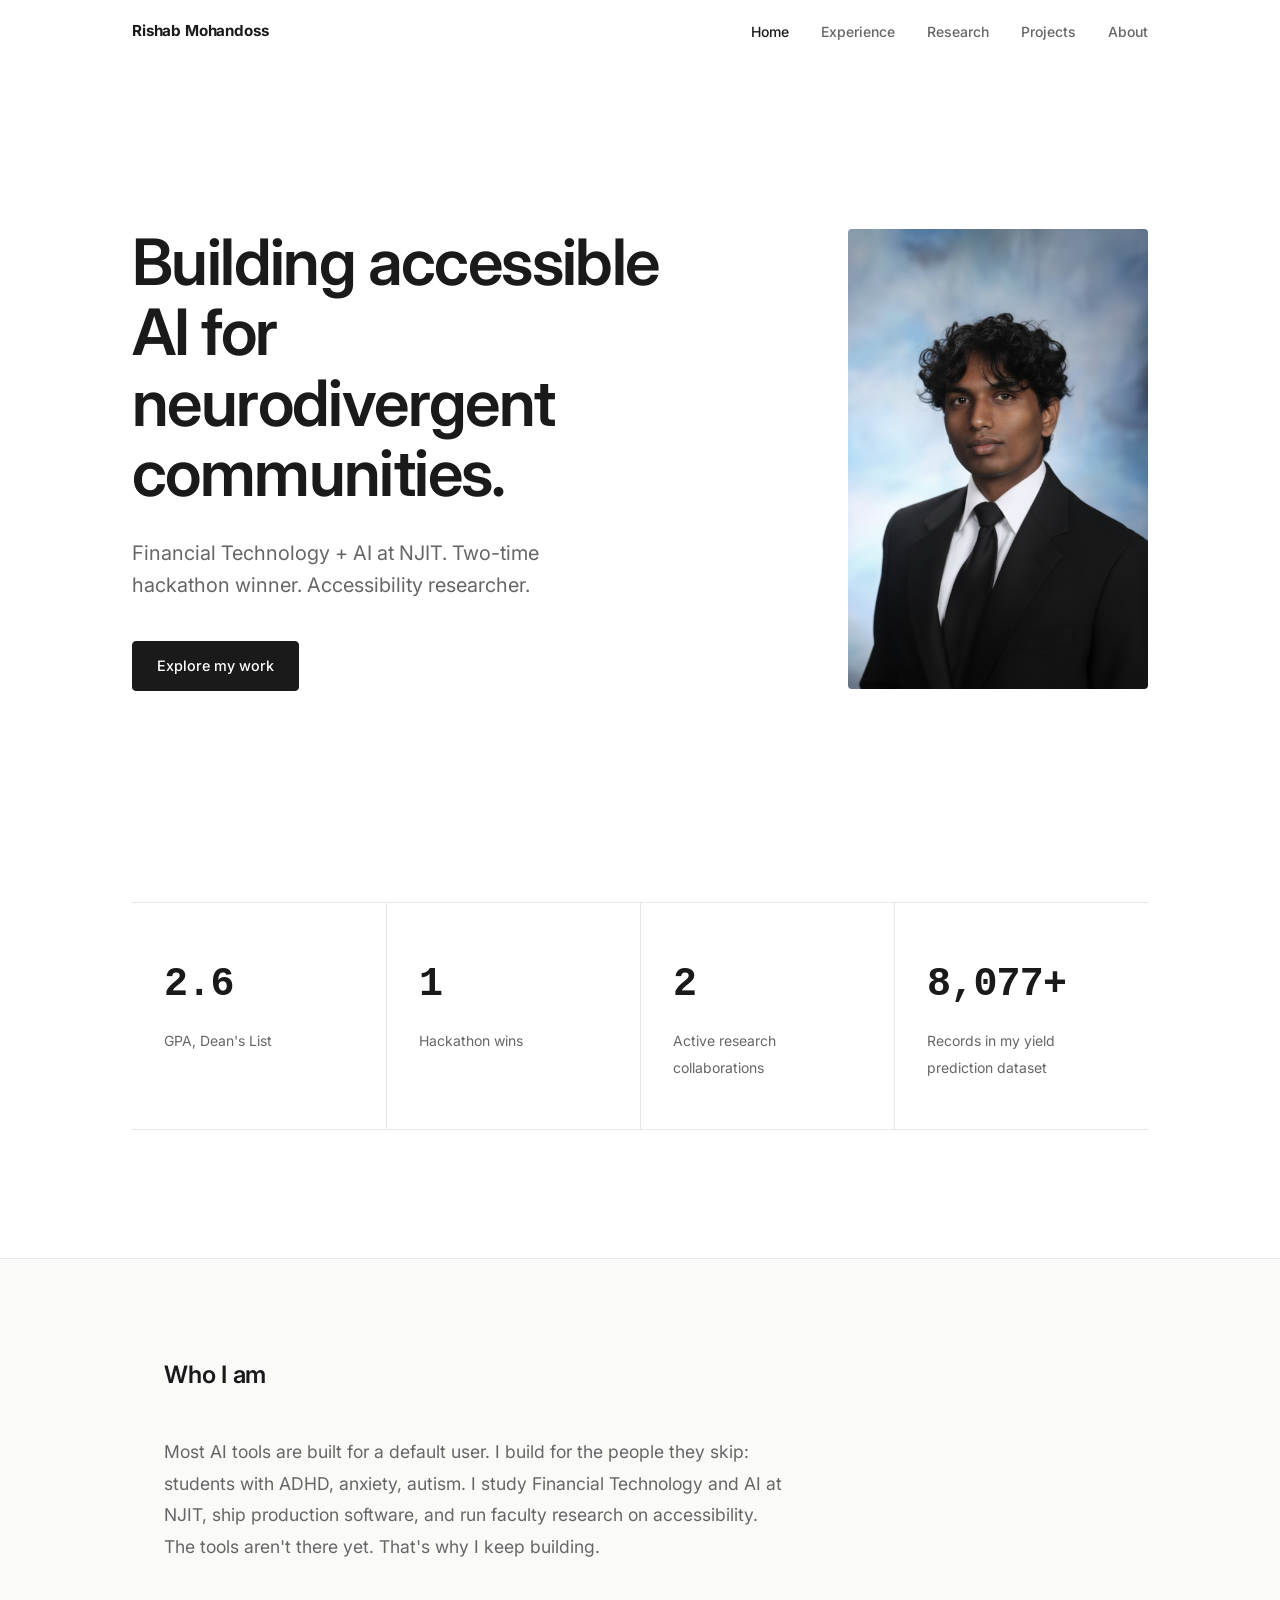
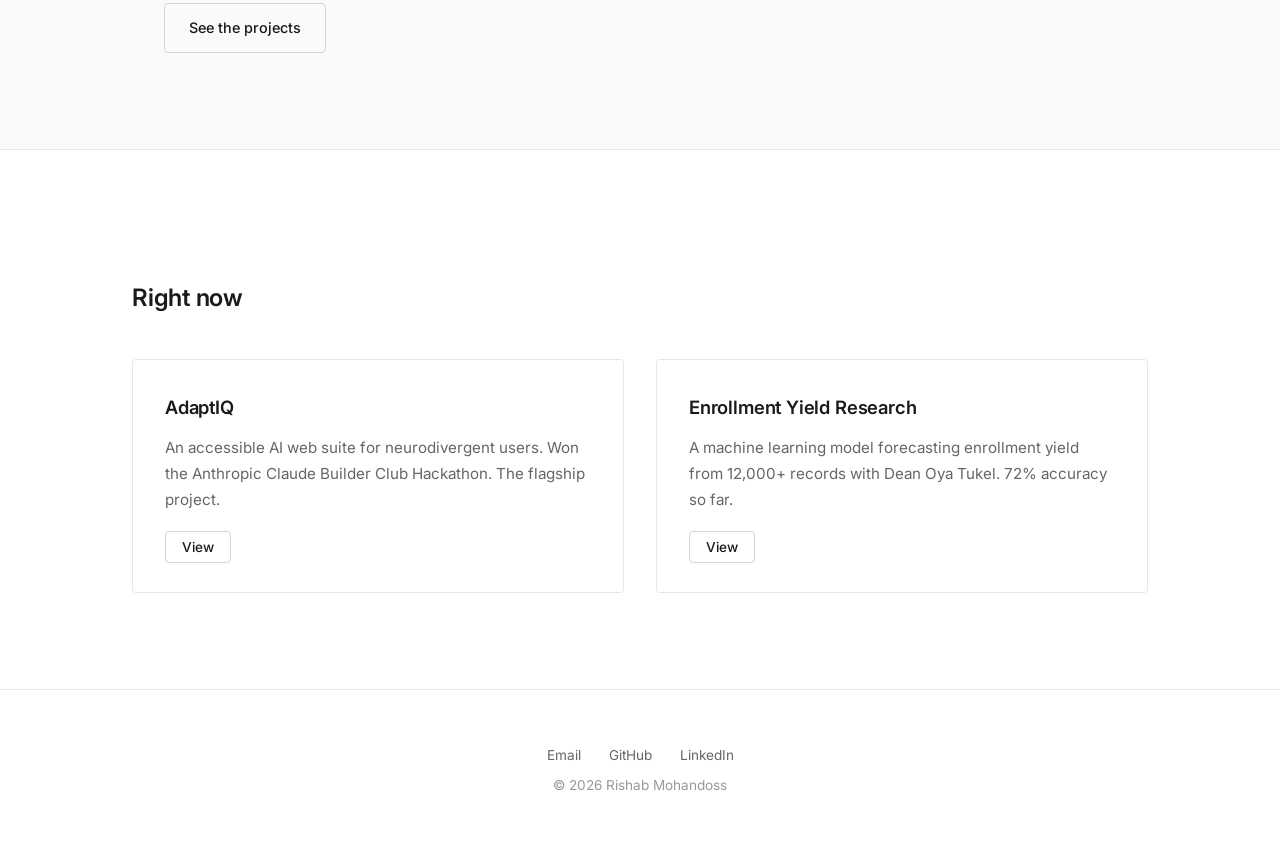
==== index.html @ 0af3aa55 "Redesign v2: monochromatic light theme, Apple/Stripe-style minimalism - White background, single cha" ====
<!DOCTYPE html>
<html lang="en">
<head>
  <meta charset="UTF-8">
  <meta name="viewport" content="width=device-width, initial-scale=1.0">
  <title>Rishab Mohandoss</title>
  <meta name="description" content="Rishab Mohandoss builds accessible AI for neurodivergent communities. Financial Technology + AI at NJIT. Two-time hackathon winner.">
  <link rel="stylesheet" href="css/style.css">
</head>
<body>

  <header class="site-header" id="siteHeader">
    <nav aria-label="Main navigation">
      <a class="brand" href="index.html">Rishab Mohandoss</a>
      <button class="nav-toggle" id="navToggle" aria-expanded="false" aria-controls="navMenu" aria-label="Toggle navigation menu">
        <span></span><span></span><span></span>
      </button>
      <ul class="nav-menu" id="navMenu">
        <li><a href="index.html" class="active" aria-current="page">Home</a></li>
        <li><a href="experience.html">Experience</a></li>
        <li><a href="research.html">Research</a></li>
        <li><a href="projects.html">Projects</a></li>
        <li><a href="about.html">About</a></li>
      </ul>
    </nav>
  </header>

  <main>

    <section class="hero">
      <div class="hero-grid">
        <div>
          <h1>Building accessible AI for neurodivergent communities.</h1>
          <p class="hero-sub">Financial Technology + AI at NJIT. Two-time hackathon winner. Accessibility researcher.</p>
          <a href="experience.html" class="btn btn-primary">Explore my work</a>
        </div>
        <img src="assets/headshot.png" alt="Rishab Mohandoss" class="hero-photo">
      </div>
    </section>

    <section class="reveal" aria-label="Key stats">
      <div class="stats">
        <div class="stat">
          <span class="stat-number" data-target="3.8" data-decimals="1">0</span>
          <span class="stat-label">GPA, Dean's List</span>
        </div>
        <div class="stat">
          <span class="stat-number" data-target="2">0</span>
          <span class="stat-label">Hackathon wins</span>
        </div>
        <div class="stat">
          <span class="stat-number" data-target="3">0</span>
          <span class="stat-label">Active research collaborations</span>
        </div>
        <div class="stat">
          <span class="stat-number" data-target="12000" data-suffix="+">0</span>
          <span class="stat-label">Records in my yield prediction dataset</span>
        </div>
      </div>
    </section>

    <section class="band reveal">
      <h2 class="section-heading">Who I am</h2>
      <div class="prose">
        <p>
          Most AI tools are built for a default user. I build for the people they skip: students with ADHD,
          anxiety, autism. I study Financial Technology and AI at NJIT, ship production software, and run
          faculty research on accessibility. The tools aren't there yet. That's why I keep building.
        </p>
      </div>
      <div style="margin-top: 2.5rem;">
        <a href="projects.html" class="btn btn-ghost">See the projects</a>
      </div>
    </section>

    <section class="reveal">
      <h2 class="section-heading">Right now</h2>
      <div class="card-grid">
        <article class="card">
          <h3>AdaptIQ</h3>
          <p>An accessible AI web suite for neurodivergent users. Won the Anthropic Claude Builder Club Hackathon. The flagship project.</p>
          <a href="projects.html" class="card-link secondary">View</a>
        </article>
        <article class="card">
          <h3>Enrollment Yield Research</h3>
          <p>A machine learning model forecasting enrollment yield from 12,000+ records with Dean Oya Tukel. 72% accuracy so far.</p>
          <a href="research.html" class="card-link secondary">View</a>
        </article>
      </div>
    </section>

  </main>

  <footer>
    <p>
      <a href="mailto:rm2289@njit.edu">Email</a>
      <a href="https://github.com/rishabmohandoss" target="_blank" rel="noopener">GitHub</a>
      <a href="https://www.linkedin.com/in/rishab-mohandoss" target="_blank" rel="noopener">LinkedIn</a>
    </p>
    <p>© 2026 Rishab Mohandoss</p>
  </footer>

  <script src="js/animations.js"></script>
</body>
</html>
---- css/style.css ----
/* ───────────────────────────────────────────
   Rishab Mohandoss — Portfolio
   Monochromatic, light, minimal.
   One accent: charcoal. Air is design.
   ─────────────────────────────────────────── */

@import url('https://fonts.googleapis.com/css2?family=Inter:wght@400;500;600;700&display=swap');

:root {
  --bg: #ffffff;
  --bg-soft: #fafaf9;
  --text: #1a1a1a;
  --text-secondary: #666666;
  --text-tertiary: #999999;
  --border: #e5e7eb;
  --border-dark: #d1d5db;
  --accent: #1a1a1a;
  --font-body: 'Inter', -apple-system, BlinkMacSystemFont, 'Segoe UI', sans-serif;
  --font-mono: ui-monospace, 'SF Mono', 'Menlo', 'Courier New', monospace;
  --ease: cubic-bezier(0.4, 0, 0.2, 1);
}

*, *::before, *::after { box-sizing: border-box; }

html { scroll-behavior: smooth; }

body {
  margin: 0;
  background: var(--bg);
  color: var(--text);
  font-family: var(--font-body);
  font-size: 1rem;
  line-height: 1.7;
  -webkit-font-smoothing: antialiased;
}

img { max-width: 100%; height: auto; display: block; }

a { color: var(--text); }

:focus-visible {
  outline: 2px solid var(--accent);
  outline-offset: 3px;
}

/* ── Header / nav ── */
.site-header {
  position: fixed;
  top: 0; left: 0; right: 0;
  z-index: 100;
  background: rgba(255, 255, 255, 0.9);
  backdrop-filter: blur(12px);
  -webkit-backdrop-filter: blur(12px);
  border-bottom: 1px solid transparent;
  transition: border-color 200ms ease;
}
.site-header.scrolled { border-bottom-color: var(--border); }

.site-header nav {
  max-width: 1080px;
  margin: 0 auto;
  padding: 1.1rem 2rem;
  display: flex;
  align-items: center;
  justify-content: space-between;
}

.brand {
  font-weight: 700;
  font-size: 0.95rem;
  letter-spacing: -0.01em;
  color: var(--text);
  text-decoration: none;
}

.nav-menu {
  list-style: none;
  display: flex;
  gap: 2rem;
  margin: 0;
  padding: 0;
}
.nav-menu a {
  color: var(--text-secondary);
  text-decoration: none;
  font-size: 0.875rem;
  font-weight: 500;
  transition: color 200ms ease;
}
.nav-menu a:hover { color: var(--text); }
.nav-menu a.active { color: var(--text); }

.nav-toggle {
  display: none;
  background: none;
  border: 1px solid var(--border);
  border-radius: 4px;
  padding: 0.45rem 0.6rem;
  cursor: pointer;
}
.nav-toggle span {
  display: block;
  width: 18px;
  height: 2px;
  background: var(--text);
  margin: 4px 0;
}

/* ── Layout ── */
main {
  max-width: 1080px;
  margin: 0 auto;
  padding: 9rem 2rem 6rem;
}

section { margin-bottom: 8rem; }
section:last-child { margin-bottom: 0; }

.page-title {
  font-size: clamp(2.4rem, 5vw, 3.5rem);
  font-weight: 600;
  line-height: 1.1;
  letter-spacing: -0.02em;
  margin: 0 0 1.25rem;
}
.page-intro {
  color: var(--text-secondary);
  font-size: 1.15rem;
  max-width: 600px;
  margin: 0 0 6rem;
}

.section-heading {
  font-size: 1.5rem;
  font-weight: 600;
  letter-spacing: -0.01em;
  margin: 0 0 2.5rem;
}

/* ── Hero ── */
.hero {
  min-height: 70vh;
  display: flex;
  align-items: center;
}
.hero-grid {
  display: grid;
  grid-template-columns: 1.5fr 1fr;
  gap: 5rem;
  align-items: center;
  width: 100%;
}
.hero h1 {
  font-size: clamp(2.4rem, 5.5vw, 4rem);
  font-weight: 600;
  line-height: 1.1;
  letter-spacing: -0.025em;
  margin: 0 0 1.75rem;
}
.hero-sub {
  font-size: 1.25rem;
  color: var(--text-secondary);
  line-height: 1.6;
  margin: 0 0 2.5rem;
  max-width: 480px;
}
.hero-photo {
  width: min(300px, 70vw);
  border-radius: 4px;
  justify-self: end;
  filter: grayscale(20%);
}

/* ── Buttons ── */
.btn {
  display: inline-block;
  padding: 0.75rem 1.5rem;
  font-size: 0.9rem;
  font-weight: 500;
  text-decoration: none;
  border-radius: 4px;
  transition: background 200ms ease, border-color 200ms ease;
}
.btn-primary {
  background: var(--accent);
  color: #ffffff;
  border: 1px solid var(--accent);
}
.btn-primary:hover { background: #000000; }
.btn-ghost {
  background: transparent;
  color: var(--text);
  border: 1px solid var(--border-dark);
}
.btn-ghost:hover {
  background: rgba(0, 0, 0, 0.02);
  border-color: var(--text-tertiary);
}

/* ── Stats ── */
.stats {
  display: grid;
  grid-template-columns: repeat(4, 1fr);
  border-top: 1px solid var(--border);
  border-bottom: 1px solid var(--border);
}
.stat {
  padding: 3rem 2rem;
  text-align: left;
}
.stat + .stat { border-left: 1px solid var(--border); }
.stat-number {
  display: block;
  font-family: var(--font-mono);
  font-size: 2.5rem;
  font-weight: 700;
  letter-spacing: -0.02em;
  margin-bottom: 0.5rem;
}
.stat-label {
  font-size: 0.875rem;
  color: var(--text-secondary);
}

/* ── Soft section (light gray band) ── */
.band {
  background: var(--bg-soft);
  border-top: 1px solid var(--border);
  border-bottom: 1px solid var(--border);
  margin-left: calc(50% - 50vw);
  margin-right: calc(50% - 50vw);
  padding: 6rem calc(50vw - 50% + 2rem);
}

.prose {
  max-width: 620px;
  color: var(--text-secondary);
  font-size: 1.1rem;
  line-height: 1.8;
}
.prose p { margin: 0 0 1.5rem; }
.prose p:last-child { margin-bottom: 0; }
.prose strong { color: var(--text); font-weight: 600; }

/* ── Cards ── */
.card {
  background: var(--bg);
  border: 1px solid var(--border);
  border-radius: 4px;
  padding: 2rem;
  transition: border-color 200ms ease, background 200ms ease;
}
.card:hover {
  border-color: var(--border-dark);
  background: rgba(0, 0, 0, 0.02);
}
.card h3 {
  font-size: 1.15rem;
  font-weight: 600;
  letter-spacing: -0.01em;
  margin: 0 0 0.75rem;
}
.card p {
  color: var(--text-secondary);
  font-size: 0.95rem;
  margin: 0 0 1.25rem;
}
.card ul {
  color: var(--text-secondary);
  font-size: 0.92rem;
  padding-left: 1.2rem;
  margin: 0 0 1.25rem;
}
.card li { margin-bottom: 0.5rem; }

.card-grid {
  display: grid;
  grid-template-columns: repeat(2, 1fr);
  gap: 2rem;
}
.card-grid-3 { grid-template-columns: repeat(3, 1fr); }
.card-grid .span-2 { grid-column: span 2; }

.card-meta {
  display: flex;
  justify-content: space-between;
  align-items: baseline;
  gap: 1rem;
  flex-wrap: wrap;
  margin-bottom: 1rem;
}
.card-meta .role {
  color: var(--text-tertiary);
  font-size: 0.85rem;
}

/* ── Tags & badges ── */
.tags {
  display: flex;
  flex-wrap: wrap;
  gap: 0.5rem;
}
.tag {
  font-size: 0.75rem;
  font-weight: 500;
  color: var(--text-secondary);
  padding: 0.25rem 0.7rem;
  border: 1px solid var(--border);
  border-radius: 4px;
}
.badge {
  display: inline-block;
  font-size: 0.75rem;
  font-weight: 600;
  color: var(--text);
  border: 1px solid var(--border-dark);
  border-radius: 4px;
  padding: 0.3rem 0.7rem;
  margin: 0 0.5rem 1rem 0;
}

.card-links {
  display: flex;
  gap: 0.75rem;
  flex-wrap: wrap;
  margin-top: 1.25rem;
}
.card-link {
  font-size: 0.85rem;
  font-weight: 500;
  text-decoration: none;
  padding: 0.45rem 1rem;
  border-radius: 4px;
  transition: background 200ms ease, border-color 200ms ease;
}
.card-link.primary {
  background: var(--accent);
  color: #ffffff;
  border: 1px solid var(--accent);
}
.card-link.primary:hover { background: #000000; }
.card-link.secondary {
  border: 1px solid var(--border-dark);
  color: var(--text);
}
.card-link.secondary:hover { background: rgba(0, 0, 0, 0.02); }

/* ── Sticky timeline ── */
.timeline-item {
  display: grid;
  grid-template-columns: 1fr 3fr;
  gap: 3rem;
  padding: 4rem 0;
  border-top: 1px solid var(--border);
}
.timeline-item:first-of-type { border-top: none; padding-top: 0; }

.timeline-label .sticky-box {
  position: sticky;
  top: 5.5rem;
}
.timeline-date {
  display: block;
  font-family: var(--font-mono);
  font-size: 0.8rem;
  color: var(--text-tertiary);
  margin-bottom: 0.75rem;
}
.timeline-label h3 {
  font-size: 1.1rem;
  font-weight: 600;
  line-height: 1.4;
  margin: 0 0 0.4rem;
}
.timeline-label .org {
  display: block;
  font-size: 0.9rem;
  color: var(--text-secondary);
}
.timeline-label .loc {
  display: block;
  font-size: 0.82rem;
  color: var(--text-tertiary);
}

.timeline-body p {
  color: var(--text-secondary);
  margin-top: 0;
}
.timeline-body ul {
  color: var(--text-secondary);
  padding-left: 1.2rem;
  margin-bottom: 1.5rem;
}
.timeline-body li { margin-bottom: 0.6rem; }

.highlight-box {
  border-left: 2px solid var(--accent);
  padding: 0.25rem 0 0.25rem 1.25rem;
  margin: 1.5rem 0;
  font-size: 0.95rem;
  color: var(--text);
}

/* ── Skills ── */
.skill-groups {
  display: grid;
  grid-template-columns: repeat(3, 1fr);
  gap: 2rem;
}
.skill-group {
  border-top: 1px solid var(--border);
  padding-top: 1.25rem;
}
.skill-group h3 {
  font-size: 0.8rem;
  font-weight: 600;
  text-transform: uppercase;
  letter-spacing: 0.06em;
  color: var(--text-tertiary);
  margin: 0 0 0.6rem;
}
.skill-group p {
  margin: 0;
  color: var(--text-secondary);
  font-size: 0.95rem;
}

/* ── Contact ── */
.contact-row {
  display: flex;
  gap: 1rem;
  flex-wrap: wrap;
}

/* ── Footer ── */
footer {
  border-top: 1px solid var(--border);
  padding: 3rem 2rem;
  text-align: center;
  color: var(--text-tertiary);
  font-size: 0.85rem;
}
footer p { margin: 0.4rem 0; }
footer a {
  color: var(--text-secondary);
  text-decoration: none;
  margin: 0 0.75rem;
  transition: color 200ms ease;
}
footer a:hover { color: var(--text); }

/* ── Scroll reveal ── */
.reveal {
  opacity: 0;
  transform: translateY(12px);
  transition: opacity 400ms var(--ease), transform 400ms var(--ease);
}
.reveal.is-visible {
  opacity: 1;
  transform: translateY(0);
}

/* ── Reduced motion ── */
@media (prefers-reduced-motion: reduce) {
  html { scroll-behavior: auto; }
  .reveal {
    opacity: 1;
    transform: none;
    transition: none;
  }
}

/* ── Tablet & mobile ── */
@media (max-width: 900px) {
  .stats { grid-template-columns: repeat(2, 1fr); }
  .stat:nth-child(3) { border-left: none; }
  .stat:nth-child(n+3) { border-top: 1px solid var(--border); }
  .card-grid-3 { grid-template-columns: repeat(2, 1fr); }
}

@media (max-width: 768px) {
  main { padding: 7rem 1.25rem 4rem; }
  section { margin-bottom: 5rem; }
  .page-intro { margin-bottom: 3.5rem; }

  .nav-toggle { display: block; }
  .nav-menu {
    display: none;
    position: absolute;
    top: 100%; left: 0; right: 0;
    flex-direction: column;
    gap: 0;
    background: #ffffff;
    border-bottom: 1px solid var(--border);
    padding: 0.5rem 1.25rem 1rem;
  }
  .nav-menu.open { display: flex; }
  .nav-menu a { display: block; padding: 0.8rem 0; }

  .hero { min-height: auto; padding-top: 1rem; }
  .hero-grid {
    grid-template-columns: 1fr;
    gap: 2.5rem;
    text-align: left;
  }
  .hero-photo { order: -1; justify-self: start; width: min(180px, 50vw); }

  .stat { padding: 2rem 1.25rem; }
  .stat-number { font-size: 2rem; }

  .card-grid, .card-grid-3 { grid-template-columns: 1fr; }
  .card-grid .span-2 { grid-column: span 1; }
  .skill-groups { grid-template-columns: 1fr; gap: 1.5rem; }

  .timeline-item {
    grid-template-columns: 1fr;
    gap: 1.25rem;
    padding: 2.5rem 0;
  }
  .timeline-label .sticky-box { position: static; }

  .band { padding-top: 4rem; padding-bottom: 4rem; }
}
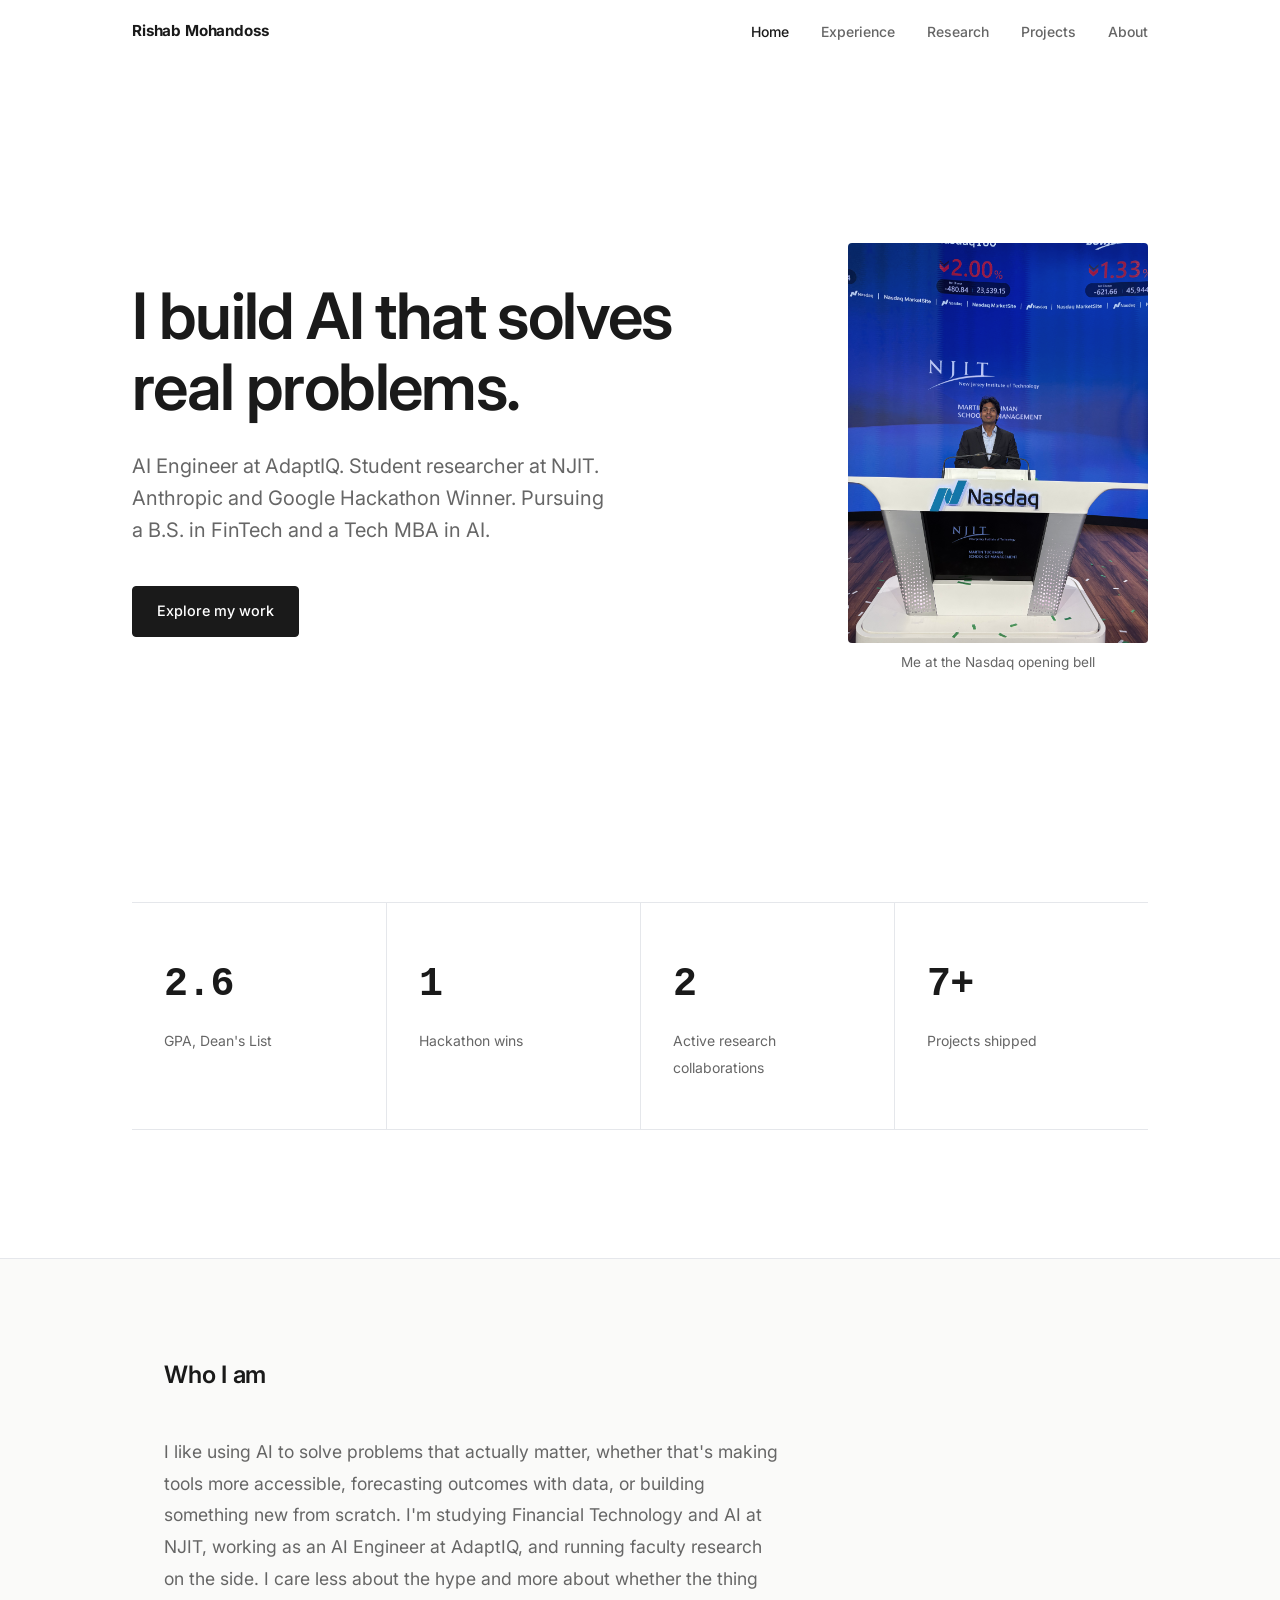
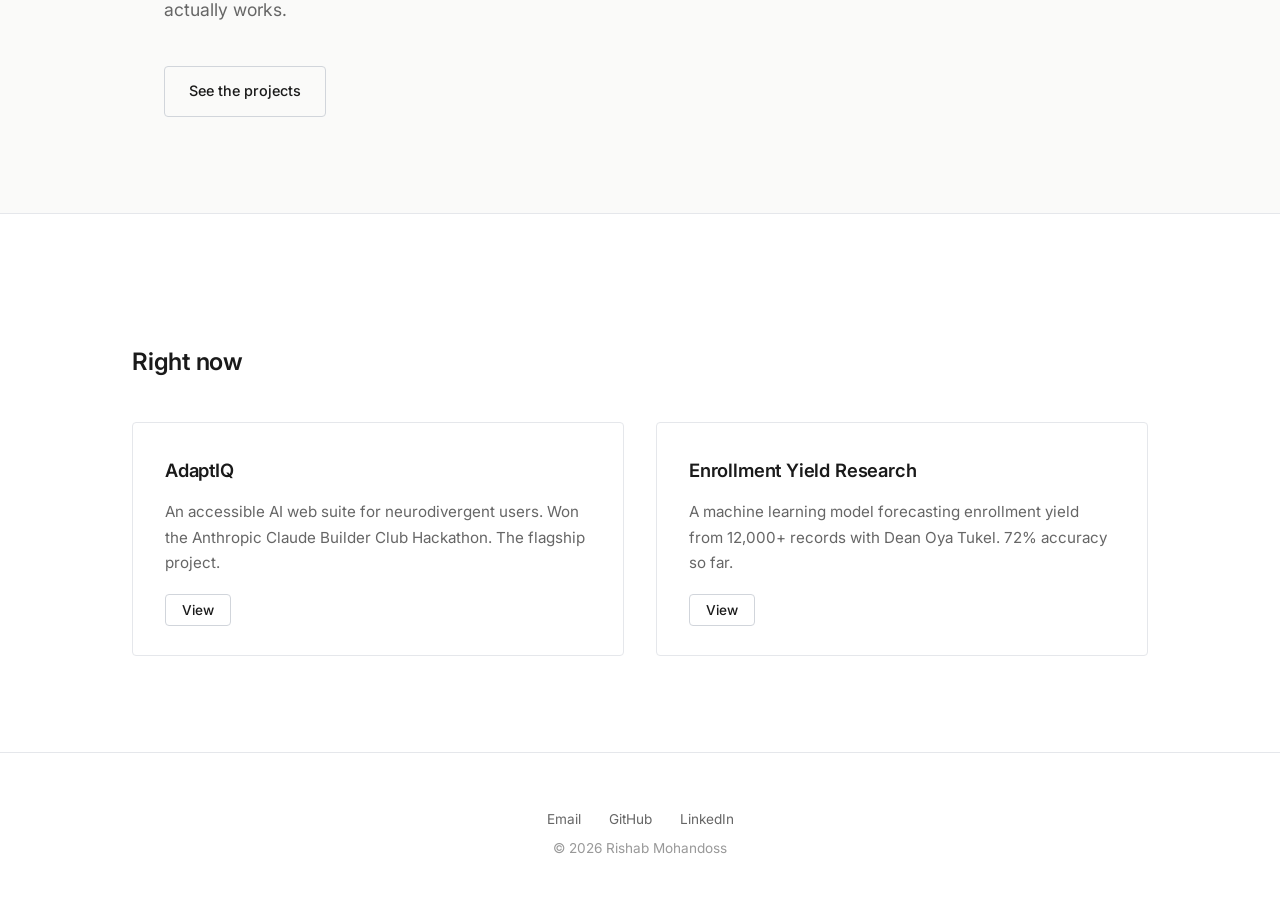
==== commit 0fccae4a: "Broaden site framing beyond AdaptIQ, update experience/research/projects content - Rewrite home hero" ====
--- a/index.html
+++ b/index.html
@@ -30,11 +30,14 @@
     <section class="hero">
       <div class="hero-grid">
         <div>
-          <h1>Building accessible AI for neurodivergent communities.</h1>
-          <p class="hero-sub">Financial Technology + AI at NJIT. Two-time hackathon winner. Accessibility researcher.</p>
+          <h1>I build AI that solves real problems.</h1>
+          <p class="hero-sub">AI Engineer at AdaptIQ. Student researcher at NJIT. Anthropic and Google Hackathon Winner. Pursuing a B.S. in FinTech and a Tech MBA in AI.</p>
           <a href="experience.html" class="btn btn-primary">Explore my work</a>
         </div>
-        <img src="assets/headshot.png" alt="Rishab Mohandoss" class="hero-photo">
+        <figure class="hero-photo-wrap">
+          <img src="assets/nasdaq-headshot.jpeg" alt="Rishab Mohandoss at the Nasdaq opening bell" class="hero-photo">
+          <figcaption>Me at the Nasdaq opening bell</figcaption>
+        </figure>
       </div>
     </section>
 
@@ -53,8 +56,8 @@
           <span class="stat-label">Active research collaborations</span>
         </div>
         <div class="stat">
-          <span class="stat-number" data-target="12000" data-suffix="+">0</span>
-          <span class="stat-label">Records in my yield prediction dataset</span>
+          <span class="stat-number" data-target="10" data-suffix="+">0</span>
+          <span class="stat-label">Projects shipped</span>
         </div>
       </div>
     </section>
@@ -63,9 +66,10 @@
       <h2 class="section-heading">Who I am</h2>
       <div class="prose">
         <p>
-          Most AI tools are built for a default user. I build for the people they skip: students with ADHD,
-          anxiety, autism. I study Financial Technology and AI at NJIT, ship production software, and run
-          faculty research on accessibility. The tools aren't there yet. That's why I keep building.
+          I like using AI to solve problems that actually matter, whether that's making tools more accessible,
+          forecasting outcomes with data, or building something new from scratch. I'm studying Financial
+          Technology and AI at NJIT, working as an AI Engineer at AdaptIQ, and running faculty research on
+          the side. I care less about the hype and more about whether the thing actually works.
         </p>
       </div>
       <div style="margin-top: 2.5rem;">
--- a/css/style.css
+++ b/css/style.css
@@ -164,11 +164,21 @@
   margin: 0 0 2.5rem;
   max-width: 480px;
 }
+.hero-photo-wrap {
+  justify-self: end;
+  margin: 0;
+  text-align: center;
+}
 .hero-photo {
   width: min(300px, 70vw);
   border-radius: 4px;
-  justify-self: end;
   filter: grayscale(20%);
+  display: block;
+}
+.hero-photo-wrap figcaption {
+  margin-top: 0.5rem;
+  font-size: 0.85rem;
+  color: var(--text-secondary);
 }
 
 /* ── Buttons ── */
@@ -504,7 +514,8 @@
     gap: 2.5rem;
     text-align: left;
   }
-  .hero-photo { order: -1; justify-self: start; width: min(180px, 50vw); }
+  .hero-photo-wrap { order: -1; justify-self: start; }
+  .hero-photo { width: min(180px, 50vw); }
 
   .stat { padding: 2rem 1.25rem; }
   .stat-number { font-size: 2rem; }
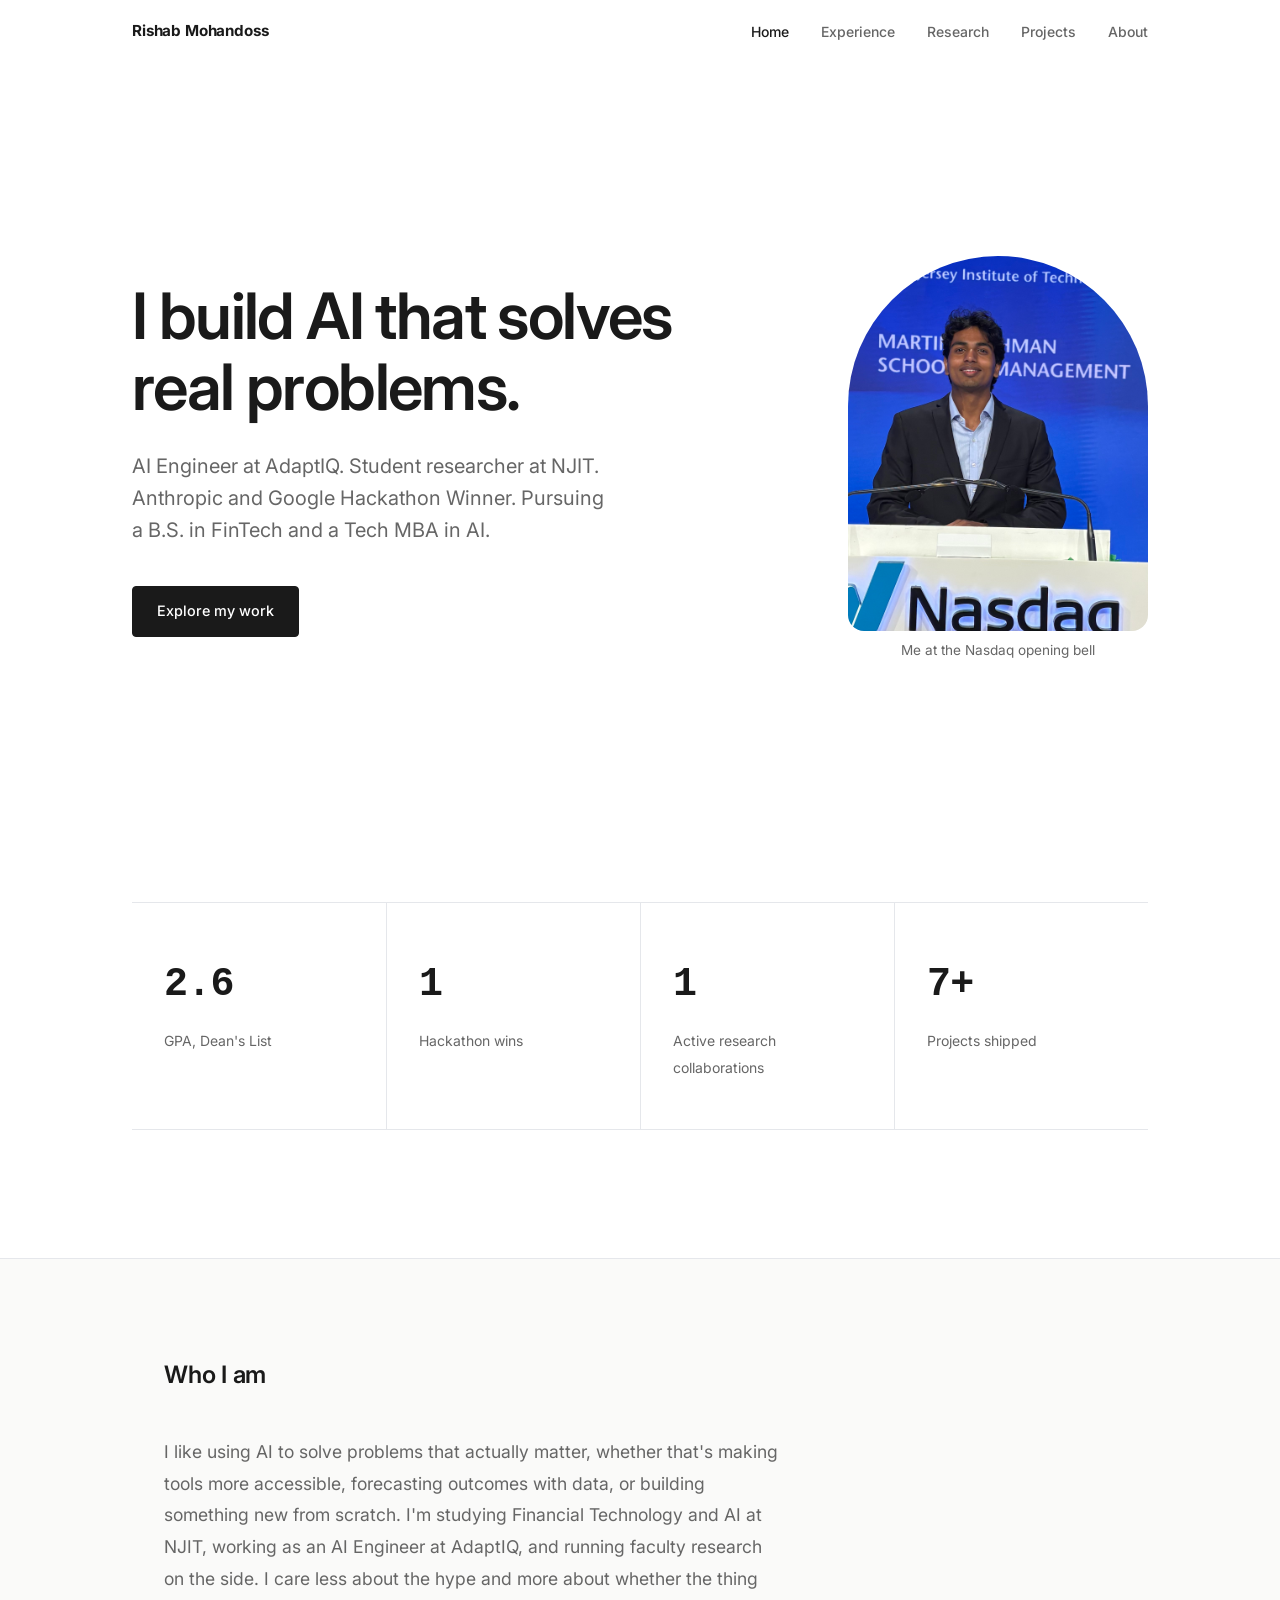
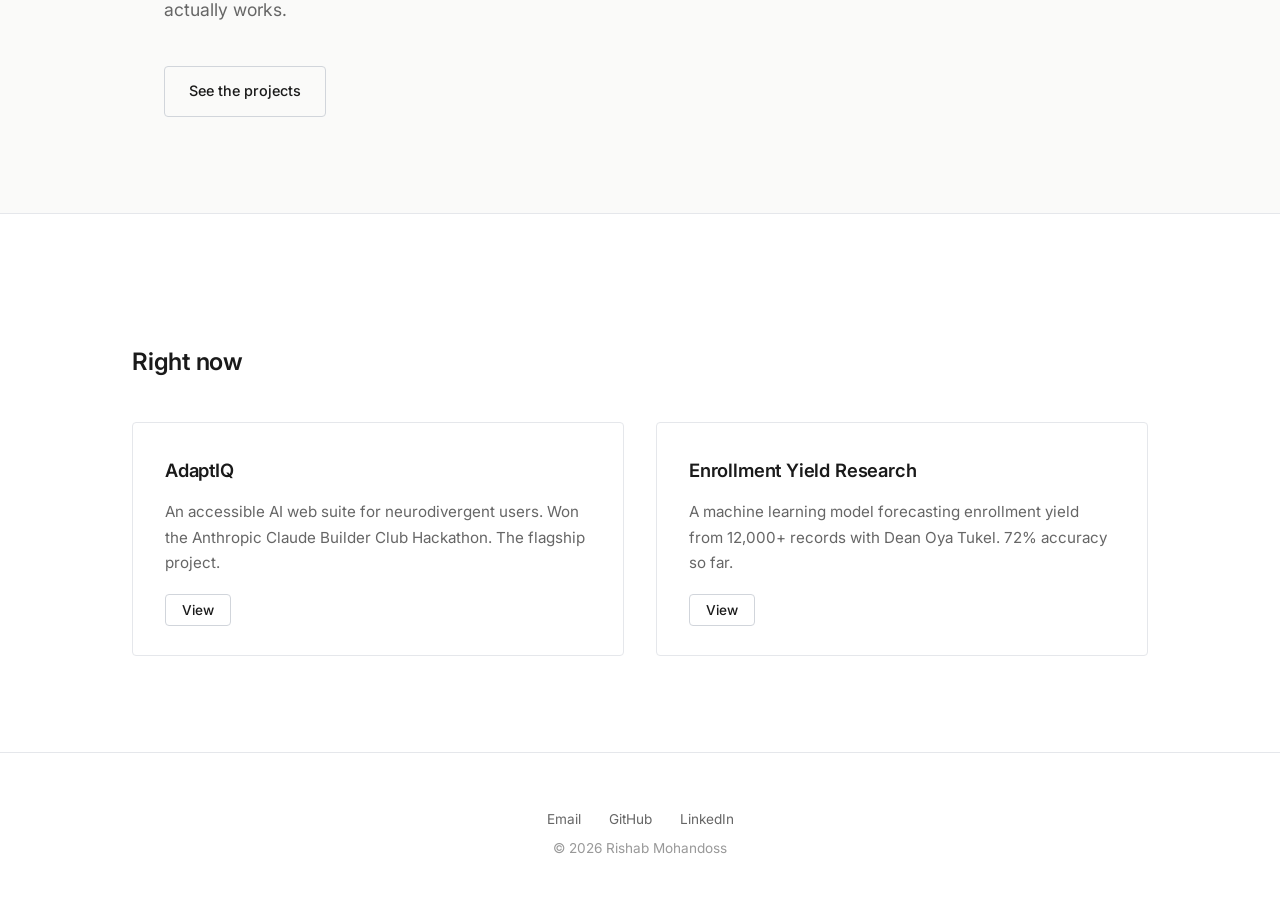
==== commit f6d9e476: "Remove research placeholders and frame hero portrait with tighter arch crop" ====
--- a/index.html
+++ b/index.html
@@ -35,7 +35,9 @@
           <a href="experience.html" class="btn btn-primary">Explore my work</a>
         </div>
         <figure class="hero-photo-wrap">
+          <div class="hero-photo-frame">
           <img src="assets/nasdaq-headshot.jpeg" alt="Rishab Mohandoss at the Nasdaq opening bell" class="hero-photo">
+          </div>
           <figcaption>Me at the Nasdaq opening bell</figcaption>
         </figure>
       </div>
@@ -52,7 +54,7 @@
           <span class="stat-label">Hackathon wins</span>
         </div>
         <div class="stat">
-          <span class="stat-number" data-target="3">0</span>
+          <span class="stat-number" data-target="2">0</span>
           <span class="stat-label">Active research collaborations</span>
         </div>
         <div class="stat">
--- a/css/style.css
+++ b/css/style.css
@@ -169,11 +169,22 @@
   margin: 0;
   text-align: center;
 }
+.hero-photo-frame {
+  width: min(300px, 70vw);
+  aspect-ratio: 4 / 5;
+  position: relative;
+  overflow: hidden;
+  border-radius: 50% 50% 16px 16px / 40% 40% 16px 16px;
+}
 .hero-photo {
-  width: min(300px, 70vw);
-  border-radius: 4px;
-  filter: grayscale(20%);
-  display: block;
+  position: absolute;
+  width: 300%;
+  max-width: none;
+  height: 300%;
+  left: -100%;
+  top: -100%;
+  object-fit: cover;
+  object-position: 47% 43%;
 }
 .hero-photo-wrap figcaption {
   margin-top: 0.5rem;
@@ -515,7 +526,7 @@
     text-align: left;
   }
   .hero-photo-wrap { order: -1; justify-self: start; }
-  .hero-photo { width: min(180px, 50vw); }
+  .hero-photo-frame { width: min(220px, 60vw); }
 
   .stat { padding: 2rem 1.25rem; }
   .stat-number { font-size: 2rem; }
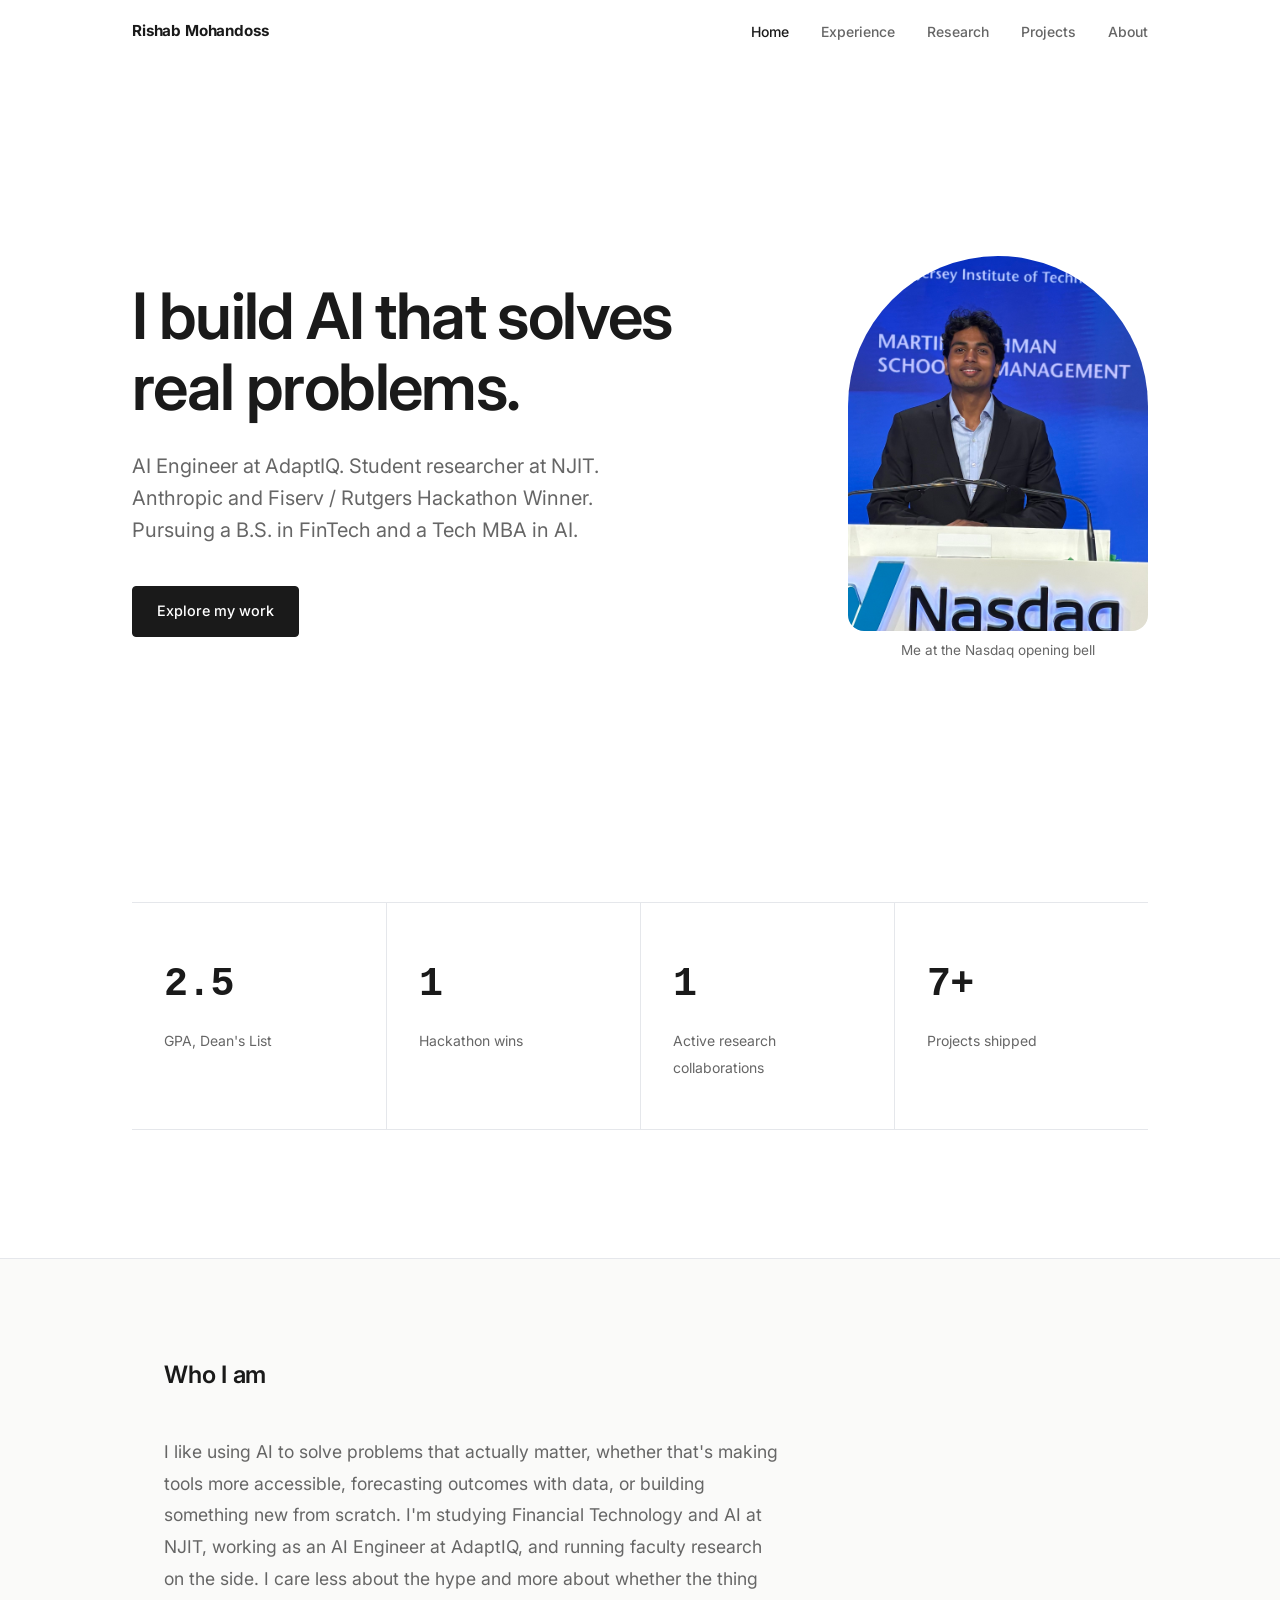
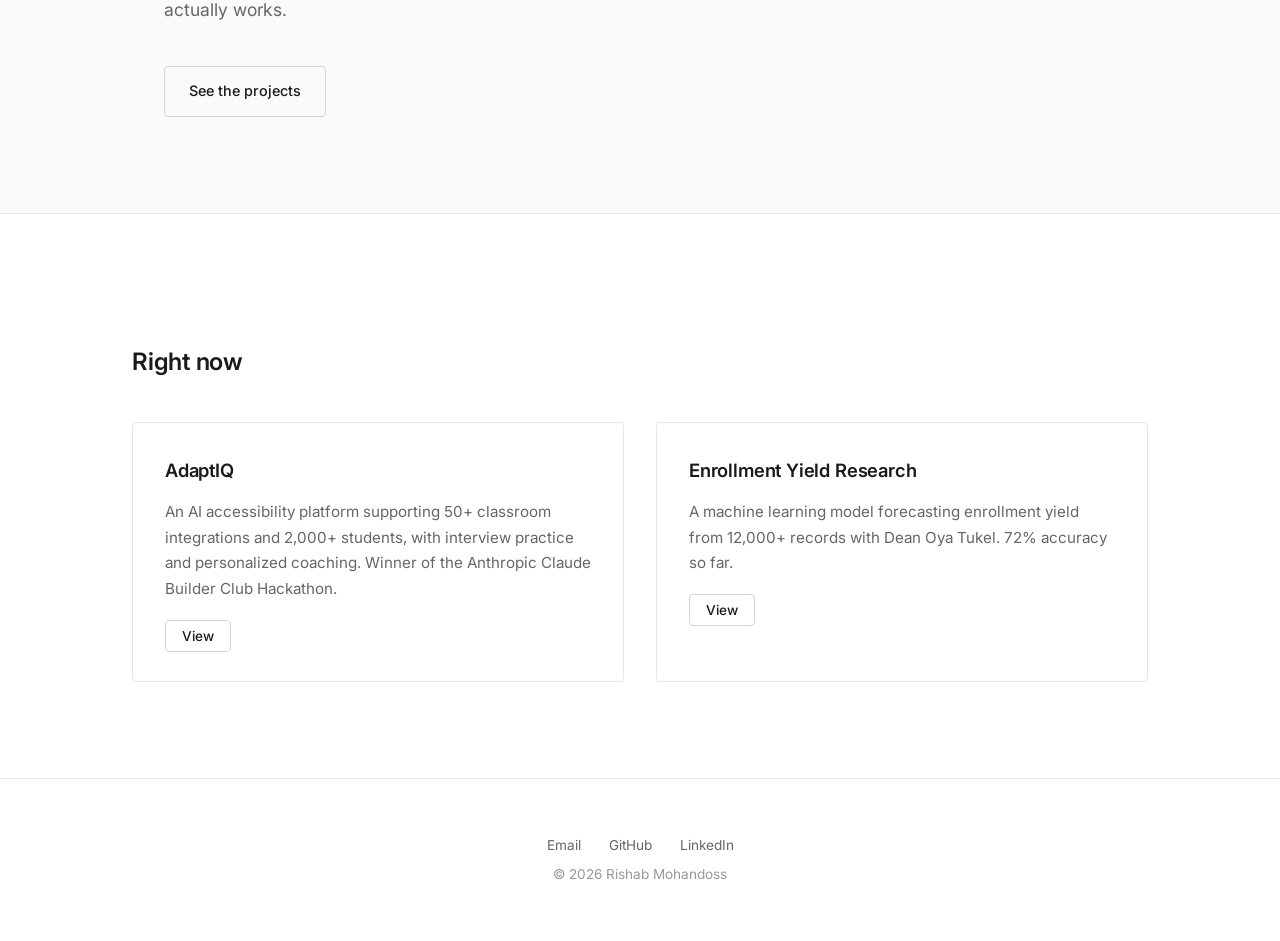
==== commit 16e464e3: "Align portfolio content with updated Cloud DevOps resume" ====
--- a/index.html
+++ b/index.html
@@ -31,7 +31,7 @@
       <div class="hero-grid">
         <div>
           <h1>I build AI that solves real problems.</h1>
-          <p class="hero-sub">AI Engineer at AdaptIQ. Student researcher at NJIT. Anthropic and Google Hackathon Winner. Pursuing a B.S. in FinTech and a Tech MBA in AI.</p>
+          <p class="hero-sub">AI Engineer at AdaptIQ. Student researcher at NJIT. Anthropic and Fiserv / Rutgers Hackathon Winner. Pursuing a B.S. in FinTech and a Tech MBA in AI.</p>
           <a href="experience.html" class="btn btn-primary">Explore my work</a>
         </div>
         <figure class="hero-photo-wrap">
@@ -84,7 +84,7 @@
       <div class="card-grid">
         <article class="card">
           <h3>AdaptIQ</h3>
-          <p>An accessible AI web suite for neurodivergent users. Won the Anthropic Claude Builder Club Hackathon. The flagship project.</p>
+          <p>An AI accessibility platform supporting 50+ classroom integrations and 2,000+ students, with interview practice and personalized coaching. Winner of the Anthropic Claude Builder Club Hackathon.</p>
           <a href="projects.html" class="card-link secondary">View</a>
         </article>
         <article class="card">
@@ -99,7 +99,7 @@
 
   <footer>
     <p>
-      <a href="mailto:rm2289@njit.edu">Email</a>
+      <a href="mailto:rishabmohandoss@gmail.com">Email</a>
       <a href="https://github.com/rishabmohandoss" target="_blank" rel="noopener">GitHub</a>
       <a href="https://www.linkedin.com/in/rishab-mohandoss" target="_blank" rel="noopener">LinkedIn</a>
     </p>
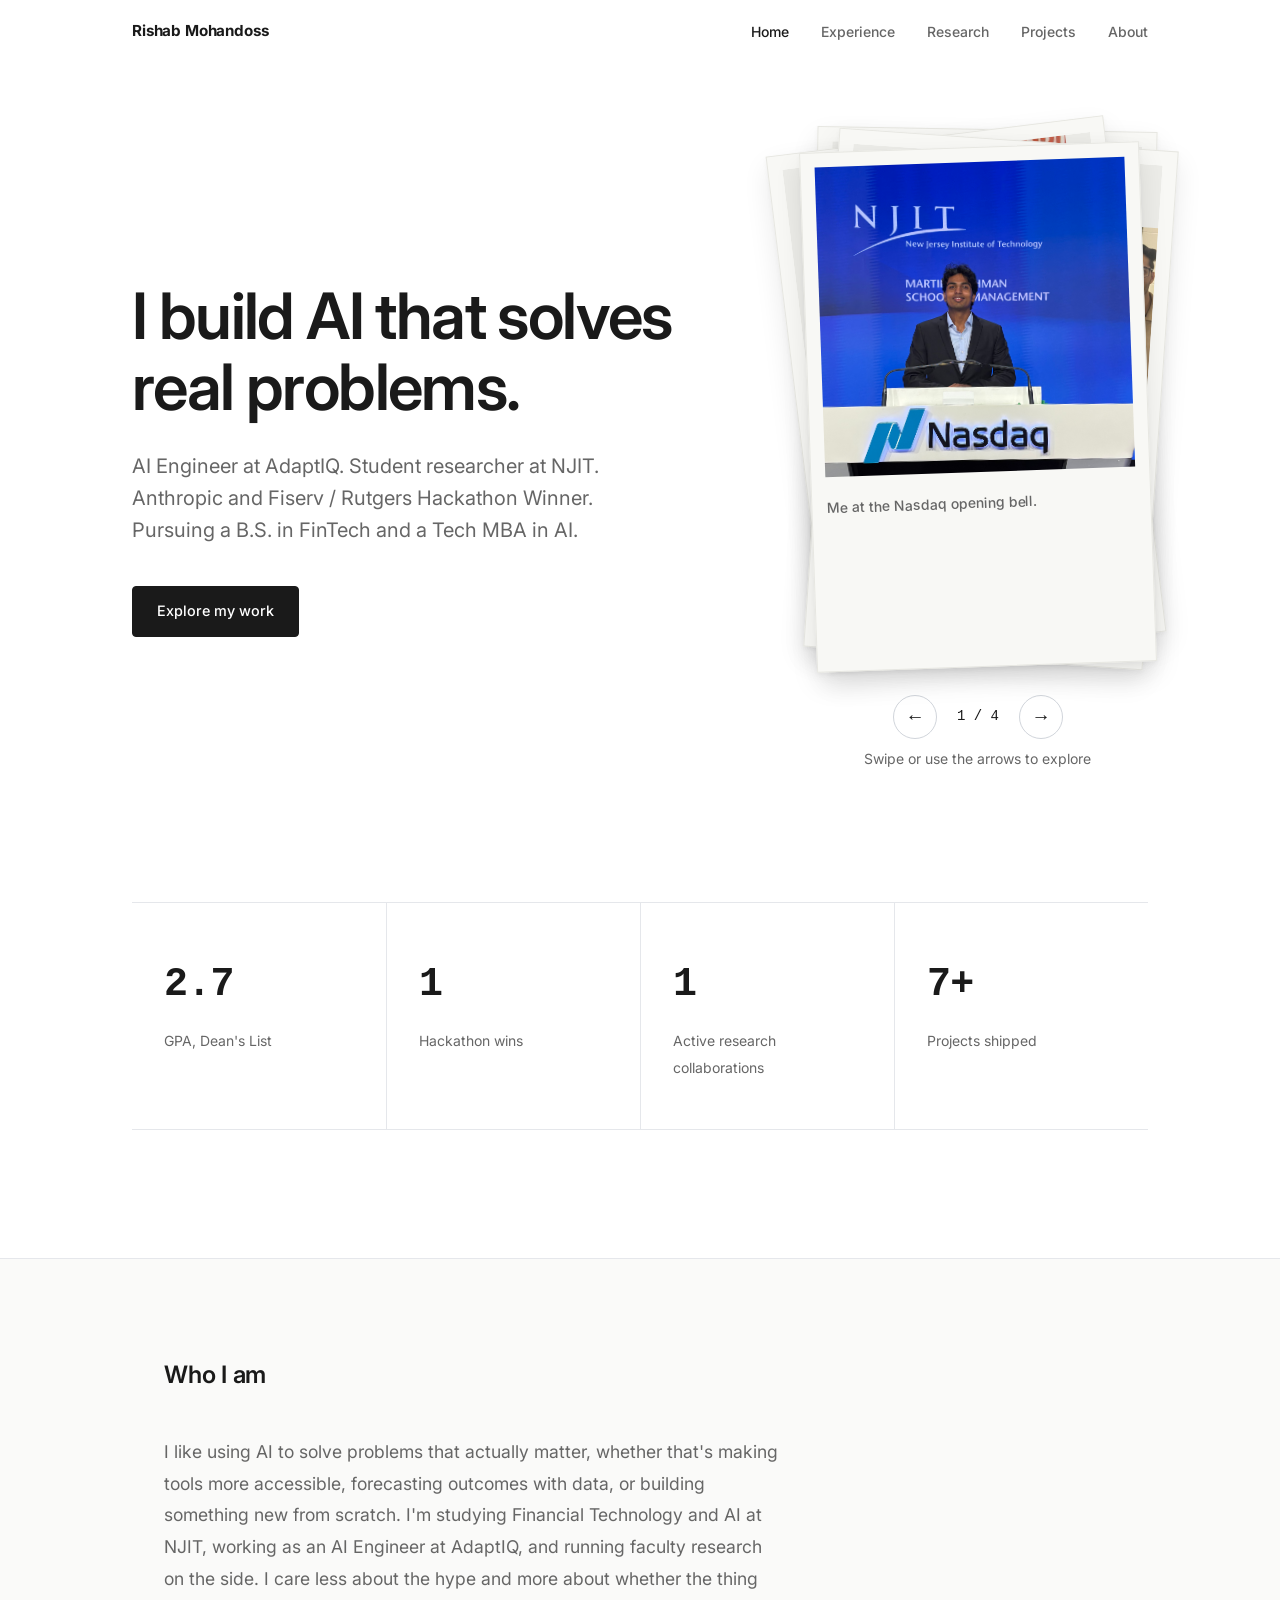
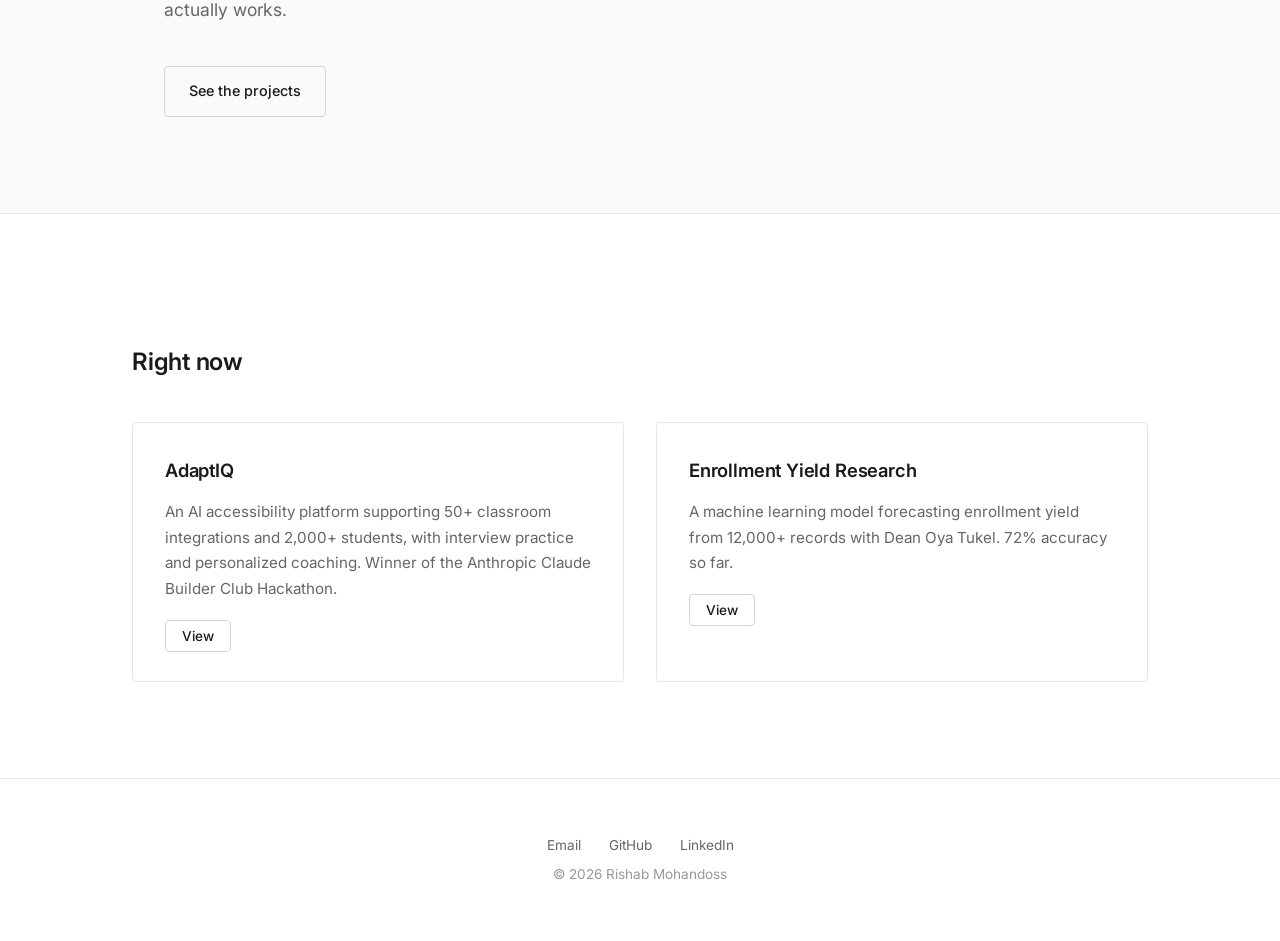
==== commit 13329442: "Add swipeable homepage Polaroid stack with hackathon and project photos" ====
--- a/index.html
+++ b/index.html
@@ -34,12 +34,40 @@
           <p class="hero-sub">AI Engineer at AdaptIQ. Student researcher at NJIT. Anthropic and Fiserv / Rutgers Hackathon Winner. Pursuing a B.S. in FinTech and a Tech MBA in AI.</p>
           <a href="experience.html" class="btn btn-primary">Explore my work</a>
         </div>
-        <figure class="hero-photo-wrap">
-          <div class="hero-photo-frame">
-          <img src="assets/nasdaq-headshot.jpeg" alt="Rishab Mohandoss at the Nasdaq opening bell" class="hero-photo">
+        <div class="photo-carousel" role="region" aria-roledescription="carousel" aria-label="Photos from my work" tabindex="0">
+          <div class="photo-stack">
+            <figure class="hero-photo-wrap photo-slide" data-position="0" role="group" aria-roledescription="slide" aria-label="1 of 4">
+              <div class="hero-photo-frame">
+                <img src="assets/nasdaq-headshot.jpeg" alt="Rishab Mohandoss at the Nasdaq opening bell" class="hero-photo" draggable="false">
+              </div>
+              <figcaption>Me at the Nasdaq opening bell.</figcaption>
+            </figure>
+            <figure class="hero-photo-wrap photo-slide" data-position="1" role="group" aria-roledescription="slide" aria-label="2 of 4" aria-hidden="true" inert>
+              <div class="hero-photo-frame">
+                <img src="assets/adaptiq-hackathon.png" alt="Rishab and his AdaptIQ team beside a Claude banner" class="moment-photo" draggable="false">
+              </div>
+              <figcaption>My team and me after winning Anthropic’s Claude Builder Hackathon with AdaptIQ. <a href="projects.html#adaptiq">Explore AdaptIQ</a></figcaption>
+            </figure>
+            <figure class="hero-photo-wrap photo-slide" data-position="2" role="group" aria-roledescription="slide" aria-label="3 of 4" aria-hidden="true" inert>
+              <div class="hero-photo-frame">
+                <img src="assets/empathy-engine-hackday.png" alt="Rishab and Mayukha celebrating their Rutgers HackDay win" class="moment-photo" draggable="false">
+              </div>
+              <figcaption>Mayukha and me after winning Rutgers HackDay, co-sponsored by Google Cloud and Fiserv, with Empathy Engine. <a href="projects.html#empathy-engine">Explore Empathy Engine</a></figcaption>
+            </figure>
+            <figure class="hero-photo-wrap photo-slide" data-position="3" role="group" aria-roledescription="slide" aria-label="4 of 4" aria-hidden="true" inert>
+              <div class="hero-photo-frame">
+                <img src="assets/ometa-ai-exploration.png" alt="Rishab and Amogh Karee presenting Ometa*N at NJIT’s AI Exploration Day" class="moment-photo" draggable="false">
+              </div>
+              <figcaption>Amogh Karee and me presenting Ometa*N at NJIT’s AI Exploration Day—a code checker we built to flag inefficiencies and security vulnerabilities in AI-generated code. <a href="projects.html#ometa">Explore Ometa*N</a></figcaption>
+            </figure>
           </div>
-          <figcaption>Me at the Nasdaq opening bell</figcaption>
-        </figure>
+          <div class="photo-controls">
+            <button type="button" class="photo-arrow" data-photo-prev aria-label="Previous photo">←</button>
+            <span class="photo-count" aria-live="polite" aria-atomic="true">1 / 4</span>
+            <button type="button" class="photo-arrow" data-photo-next aria-label="Next photo">→</button>
+          </div>
+          <p class="photo-hint">Swipe or use the arrows to explore</p>
+        </div>
       </div>
     </section>
 
--- a/css/style.css
+++ b/css/style.css
@@ -167,29 +167,110 @@
 .hero-photo-wrap {
   justify-self: end;
   margin: 0;
+  width: min(340px, 74vw);
+  padding: 14px 14px 22px;
+  background: #f8f8f5;
+  border: 1px solid #e7e7e2;
+  box-shadow: 0 12px 28px rgba(26, 26, 26, 0.09), 0 2px 5px rgba(26, 26, 26, 0.04);
+  transform: rotate(-2deg);
   text-align: center;
 }
 .hero-photo-frame {
-  width: min(300px, 70vw);
-  aspect-ratio: 4 / 5;
+  width: 100%;
+  aspect-ratio: 1;
   position: relative;
   overflow: hidden;
-  border-radius: 50% 50% 16px 16px / 40% 40% 16px 16px;
 }
 .hero-photo {
-  position: absolute;
-  width: 300%;
-  max-width: none;
-  height: 300%;
-  left: -100%;
-  top: -100%;
+  width: 100%;
+  height: 100%;
   object-fit: cover;
-  object-position: 47% 43%;
+  object-position: 47% 35%;
+  transform: scale(1.65);
 }
 .hero-photo-wrap figcaption {
+  margin-top: 1.25rem;
+  font-size: 0.875rem;
+  font-weight: 500;
+  color: var(--text-secondary);
+}
+
+/* ── Polaroid photo stack ── */
+.photo-carousel {
+  justify-self: end;
+  width: min(340px, 74vw);
+  min-width: 0;
+}
+.photo-stack {
+  position: relative;
+  display: grid;
+  touch-action: pan-y;
+  user-select: none;
+  cursor: grab;
+}
+.photo-stack:active { cursor: grabbing; }
+.photo-slide {
+  grid-area: 1 / 1;
+  width: 100%;
+  align-self: stretch;
+  transition: transform 350ms var(--ease), opacity 250ms var(--ease);
+  transform: translate(0, 0) rotate(-2deg);
+  z-index: 4;
+}
+.photo-slide[data-position="1"] {
+  transform: translate(13px, -8px) rotate(4deg);
+  z-index: 3;
+  pointer-events: none;
+}
+.photo-slide[data-position="2"] {
+  transform: translate(-12px, -13px) rotate(-7deg);
+  z-index: 2;
+  pointer-events: none;
+}
+.photo-slide[data-position="3"] {
+  transform: translate(5px, -18px) rotate(1deg);
+  z-index: 1;
+  pointer-events: none;
+}
+.photo-slide figcaption {
+  min-height: 9.5rem;
+  line-height: 1.6;
+  text-align: left;
+}
+.photo-slide figcaption a {
+  display: block;
   margin-top: 0.5rem;
-  font-size: 0.85rem;
-  color: var(--text-secondary);
+  text-underline-offset: 3px;
+}
+.moment-photo {
+  width: 100%;
+  height: 100%;
+  object-fit: contain;
+  background: #ecece8;
+}
+.photo-controls {
+  display: flex;
+  align-items: center;
+  justify-content: center;
+  gap: 1.25rem;
+  margin-top: 1.75rem;
+}
+.photo-arrow {
+  width: 44px;
+  height: 44px;
+  border: 1px solid var(--border-dark);
+  border-radius: 50%;
+  background: var(--bg);
+  color: var(--text);
+  font-size: 1.2rem;
+  cursor: pointer;
+}
+.photo-arrow:hover { background: var(--bg-soft); border-color: var(--text); }
+.photo-count { font-family: var(--font-mono); font-size: 0.875rem; }
+.photo-hint { margin: 0.5rem 0 0; text-align: center; font-size: 0.875rem; color: var(--text-secondary); }
+h3[id] { scroll-margin-top: 6rem; }
+@media (prefers-reduced-motion: reduce) {
+  .photo-slide { transition: none; }
 }
 
 /* ── Buttons ── */
@@ -525,8 +606,9 @@
     gap: 2.5rem;
     text-align: left;
   }
-  .hero-photo-wrap { order: -1; justify-self: start; }
-  .hero-photo-frame { width: min(220px, 60vw); }
+  .hero-photo-wrap { order: -1; justify-self: start; width: min(280px, 74vw); }
+  .photo-carousel { order: -1; justify-self: center; width: min(340px, 78vw); margin-top: 1.25rem; }
+  .photo-slide { width: 100%; }
 
   .stat { padding: 2rem 1.25rem; }
   .stat-number { font-size: 2rem; }
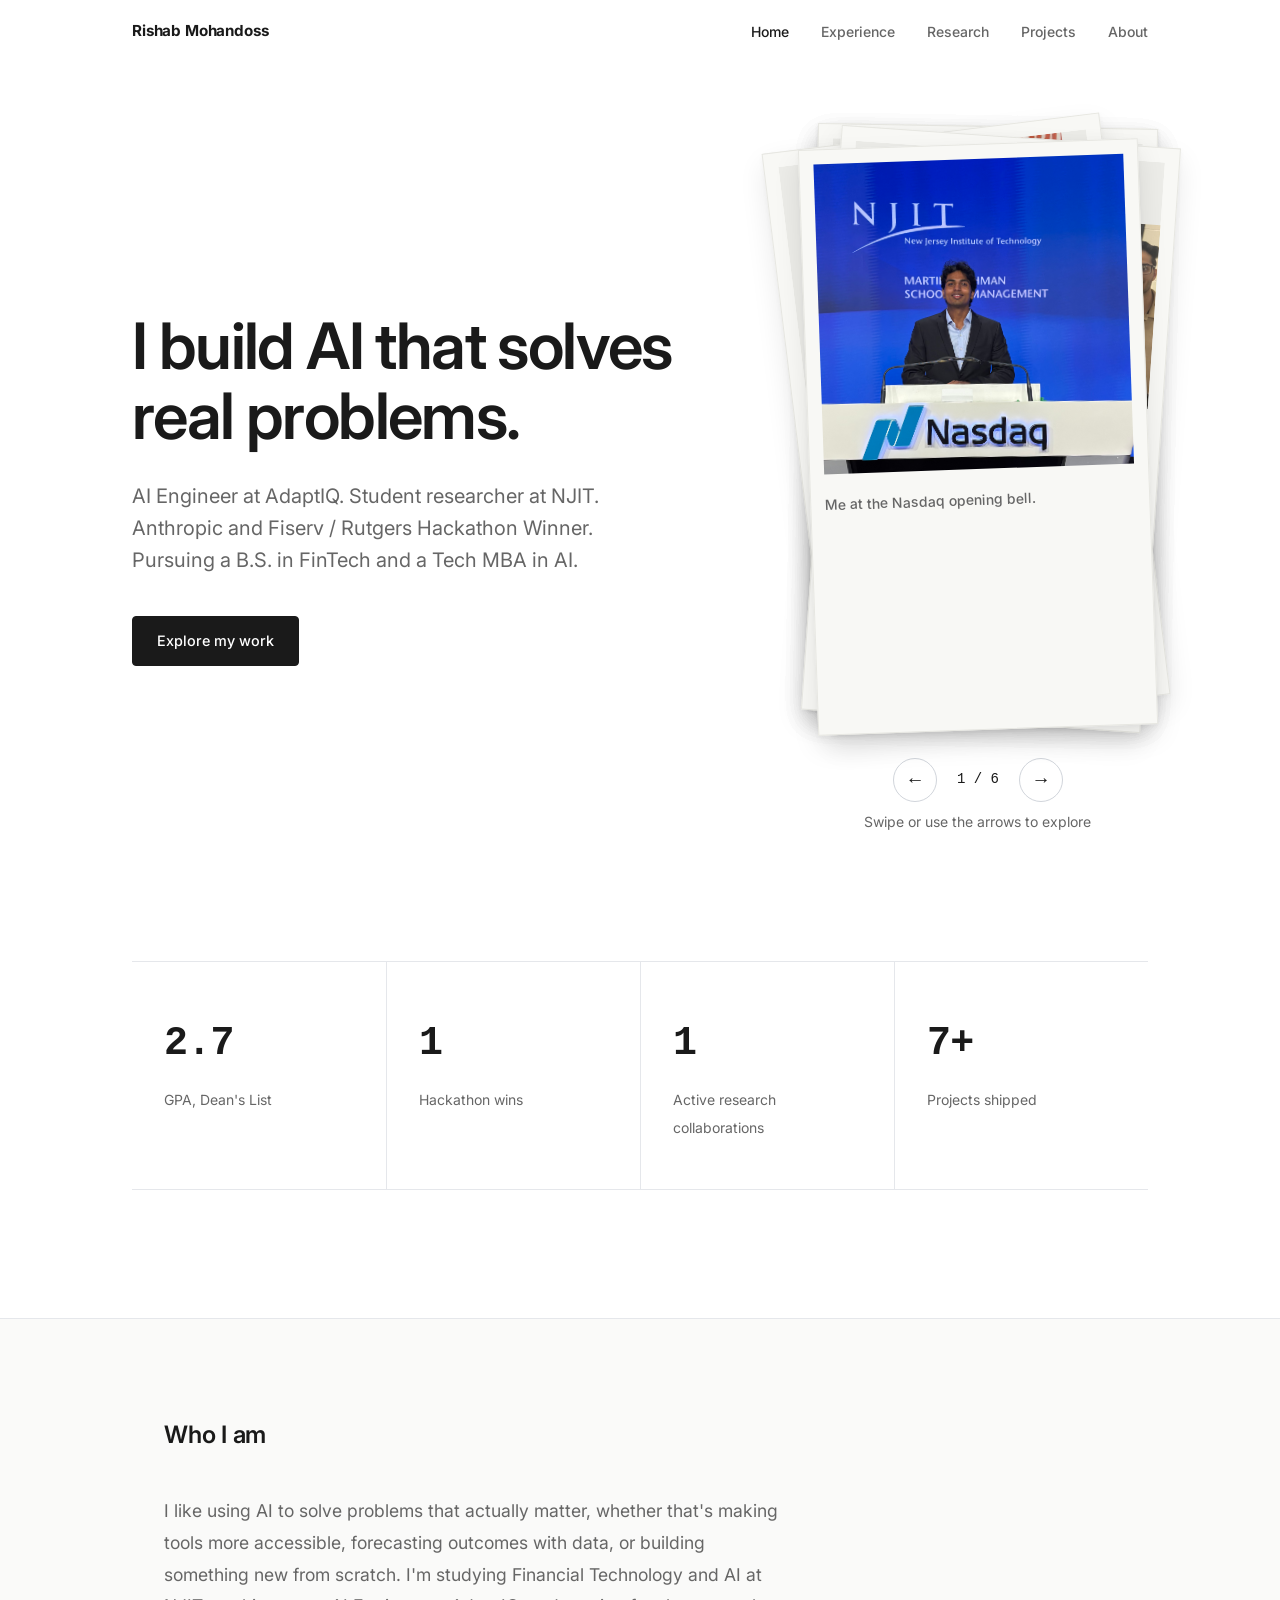
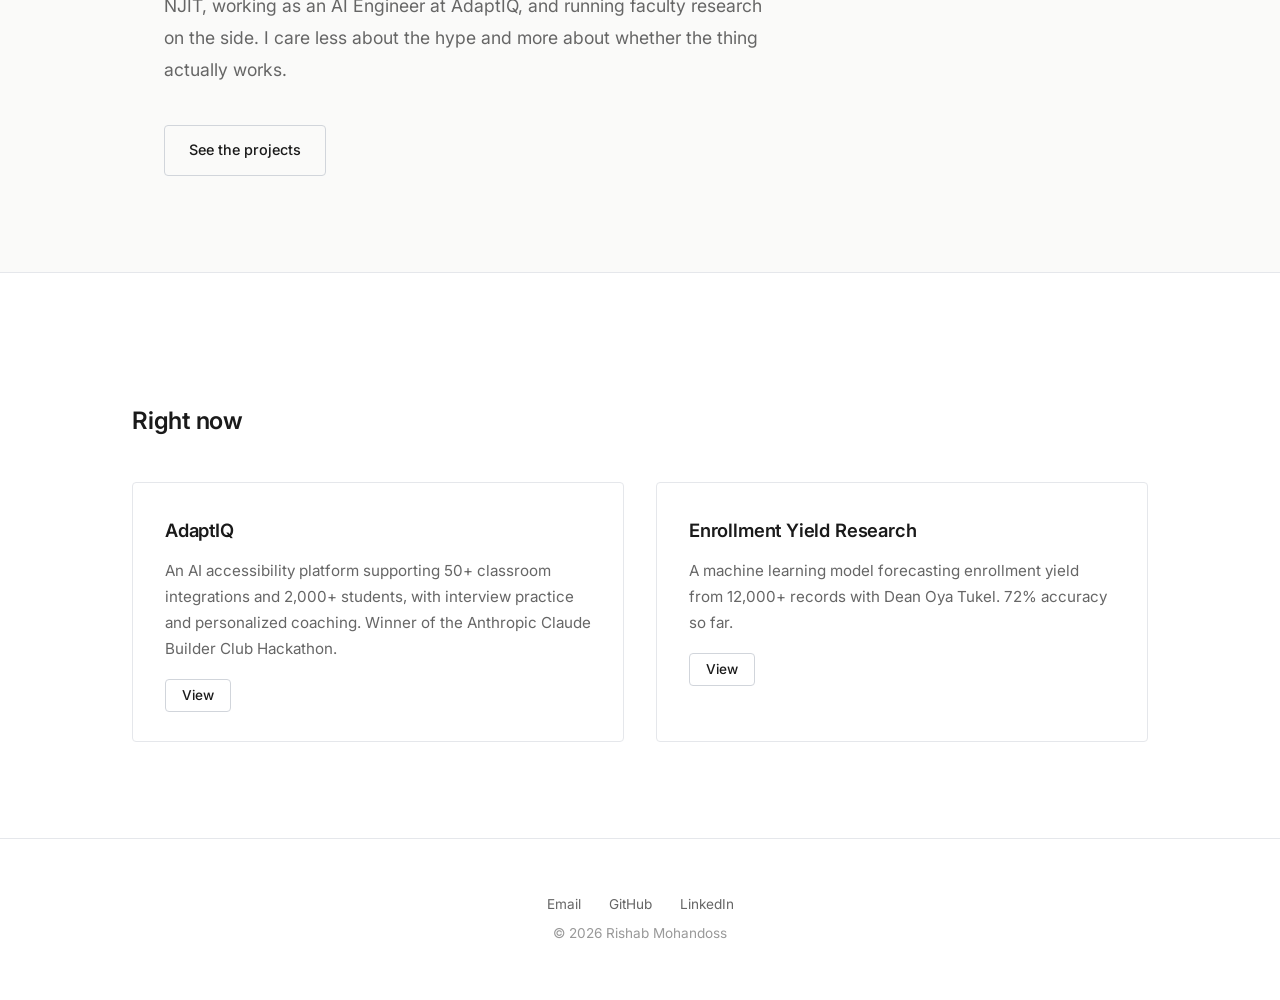
==== commit 4dae3e6b: "Add personal Polaroids linking sunset to Ether and grandparents to Riverway" ====
--- a/index.html
+++ b/index.html
@@ -36,34 +36,46 @@
         </div>
         <div class="photo-carousel" role="region" aria-roledescription="carousel" aria-label="Photos from my work" tabindex="0">
           <div class="photo-stack">
-            <figure class="hero-photo-wrap photo-slide" data-position="0" role="group" aria-roledescription="slide" aria-label="1 of 4">
+            <figure class="hero-photo-wrap photo-slide" data-position="0" role="group" aria-roledescription="slide" aria-label="1 of 6">
               <div class="hero-photo-frame">
                 <img src="assets/nasdaq-headshot.jpeg" alt="Rishab Mohandoss at the Nasdaq opening bell" class="hero-photo" draggable="false">
               </div>
               <figcaption>Me at the Nasdaq opening bell.</figcaption>
             </figure>
-            <figure class="hero-photo-wrap photo-slide" data-position="1" role="group" aria-roledescription="slide" aria-label="2 of 4" aria-hidden="true" inert>
+            <figure class="hero-photo-wrap photo-slide" data-position="1" role="group" aria-roledescription="slide" aria-label="2 of 6" aria-hidden="true" inert>
               <div class="hero-photo-frame">
                 <img src="assets/adaptiq-hackathon.png" alt="Rishab and his AdaptIQ team beside a Claude banner" class="moment-photo" draggable="false">
               </div>
               <figcaption>My team and me after winning Anthropic’s Claude Builder Hackathon with AdaptIQ. <a href="projects.html#adaptiq">Explore AdaptIQ</a></figcaption>
             </figure>
-            <figure class="hero-photo-wrap photo-slide" data-position="2" role="group" aria-roledescription="slide" aria-label="3 of 4" aria-hidden="true" inert>
+            <figure class="hero-photo-wrap photo-slide" data-position="2" role="group" aria-roledescription="slide" aria-label="3 of 6" aria-hidden="true" inert>
               <div class="hero-photo-frame">
                 <img src="assets/empathy-engine-hackday.png" alt="Rishab and Mayukha celebrating their Rutgers HackDay win" class="moment-photo" draggable="false">
               </div>
               <figcaption>Mayukha and me after winning Rutgers HackDay, co-sponsored by Google Cloud and Fiserv, with Empathy Engine. <a href="projects.html#empathy-engine">Explore Empathy Engine</a></figcaption>
             </figure>
-            <figure class="hero-photo-wrap photo-slide" data-position="3" role="group" aria-roledescription="slide" aria-label="4 of 4" aria-hidden="true" inert>
+            <figure class="hero-photo-wrap photo-slide" data-position="3" role="group" aria-roledescription="slide" aria-label="4 of 6" aria-hidden="true" inert>
               <div class="hero-photo-frame">
                 <img src="assets/ometa-ai-exploration.png" alt="Rishab and Amogh Karee presenting Ometa*N at NJIT’s AI Exploration Day" class="moment-photo" draggable="false">
               </div>
               <figcaption>Amogh Karee and me presenting Ometa*N at NJIT’s AI Exploration Day—a code checker we built to flag inefficiencies and security vulnerabilities in AI-generated code. <a href="projects.html#ometa">Explore Ometa*N</a></figcaption>
             </figure>
+            <figure class="hero-photo-wrap photo-slide" data-position="4" role="group" aria-roledescription="slide" aria-label="5 of 6" aria-hidden="true" inert>
+              <a class="hero-photo-frame photo-image-link" href="projects.html#ether" aria-label="Explore Ether, my personal favorite project">
+                <img src="assets/sunset-tempe.jpg" alt="Sunset in Tempe, Arizona" class="moment-photo" draggable="false">
+              </a>
+              <figcaption><strong>Sunset - Tempe, AZ</strong><span class="photo-story">Some feelings live beyond words—in the way chords find each other, or clouds gather in a perfectly imperfect sky. Ether, my personal favorite project, grew from wanting to share what we feel when language falls quiet.</span><a href="projects.html#ether">Explore Ether</a></figcaption>
+            </figure>
+            <figure class="hero-photo-wrap photo-slide" data-position="5" role="group" aria-roledescription="slide" aria-label="6 of 6" aria-hidden="true" inert>
+              <a class="hero-photo-frame photo-image-link" href="experience.html#riverway" aria-label="Read about the inspiration behind my work at Riverway Technologies">
+                <img src="assets/grandparents.jpg" alt="Rishab with his grandparents" class="moment-photo" draggable="false">
+              </a>
+              <figcaption><strong>My grandparents, my inspiration</strong><span class="photo-story">Ordering a meal feels effortless when technology is familiar. For my grandparents, it can be a barrier to getting fed. They inspired my work at Riverway: ordering through a simple message, with tracking that is easy to follow. Accessibility can be the difference between a meal and going hungry.</span><a href="experience.html#riverway">Explore my work at Riverway</a></figcaption>
+            </figure>
           </div>
           <div class="photo-controls">
             <button type="button" class="photo-arrow" data-photo-prev aria-label="Previous photo">←</button>
-            <span class="photo-count" aria-live="polite" aria-atomic="true">1 / 4</span>
+            <span class="photo-count" aria-live="polite" aria-atomic="true">1 / 6</span>
             <button type="button" class="photo-arrow" data-photo-next aria-label="Next photo">→</button>
           </div>
           <p class="photo-hint">Swipe or use the arrows to explore</p>
--- a/css/style.css
+++ b/css/style.css
@@ -215,21 +215,21 @@
   align-self: stretch;
   transition: transform 350ms var(--ease), opacity 250ms var(--ease);
   transform: translate(0, 0) rotate(-2deg);
-  z-index: 4;
+  z-index: 6;
 }
 .photo-slide[data-position="1"] {
   transform: translate(13px, -8px) rotate(4deg);
-  z-index: 3;
+  z-index: 5;
   pointer-events: none;
 }
 .photo-slide[data-position="2"] {
   transform: translate(-12px, -13px) rotate(-7deg);
-  z-index: 2;
+  z-index: 4;
   pointer-events: none;
 }
 .photo-slide[data-position="3"] {
   transform: translate(5px, -18px) rotate(1deg);
-  z-index: 1;
+  z-index: 3;
   pointer-events: none;
 }
 .photo-slide figcaption {
@@ -237,6 +237,13 @@
   line-height: 1.6;
   text-align: left;
 }
+.photo-slide[data-position="4"], .photo-slide[data-position="5"] {
+  transform: translate(5px, -18px) rotate(1deg);
+  z-index: 1;
+  pointer-events: none;
+}
+.photo-image-link { display: block; }
+.photo-story { display: block; margin-top: 0.5rem; }
 .photo-slide figcaption a {
   display: block;
   margin-top: 0.5rem;
@@ -268,7 +275,7 @@
 .photo-arrow:hover { background: var(--bg-soft); border-color: var(--text); }
 .photo-count { font-family: var(--font-mono); font-size: 0.875rem; }
 .photo-hint { margin: 0.5rem 0 0; text-align: center; font-size: 0.875rem; color: var(--text-secondary); }
-h3[id] { scroll-margin-top: 6rem; }
+h3[id], .timeline-item[id] { scroll-margin-top: 6rem; }
 @media (prefers-reduced-motion: reduce) {
   .photo-slide { transition: none; }
 }
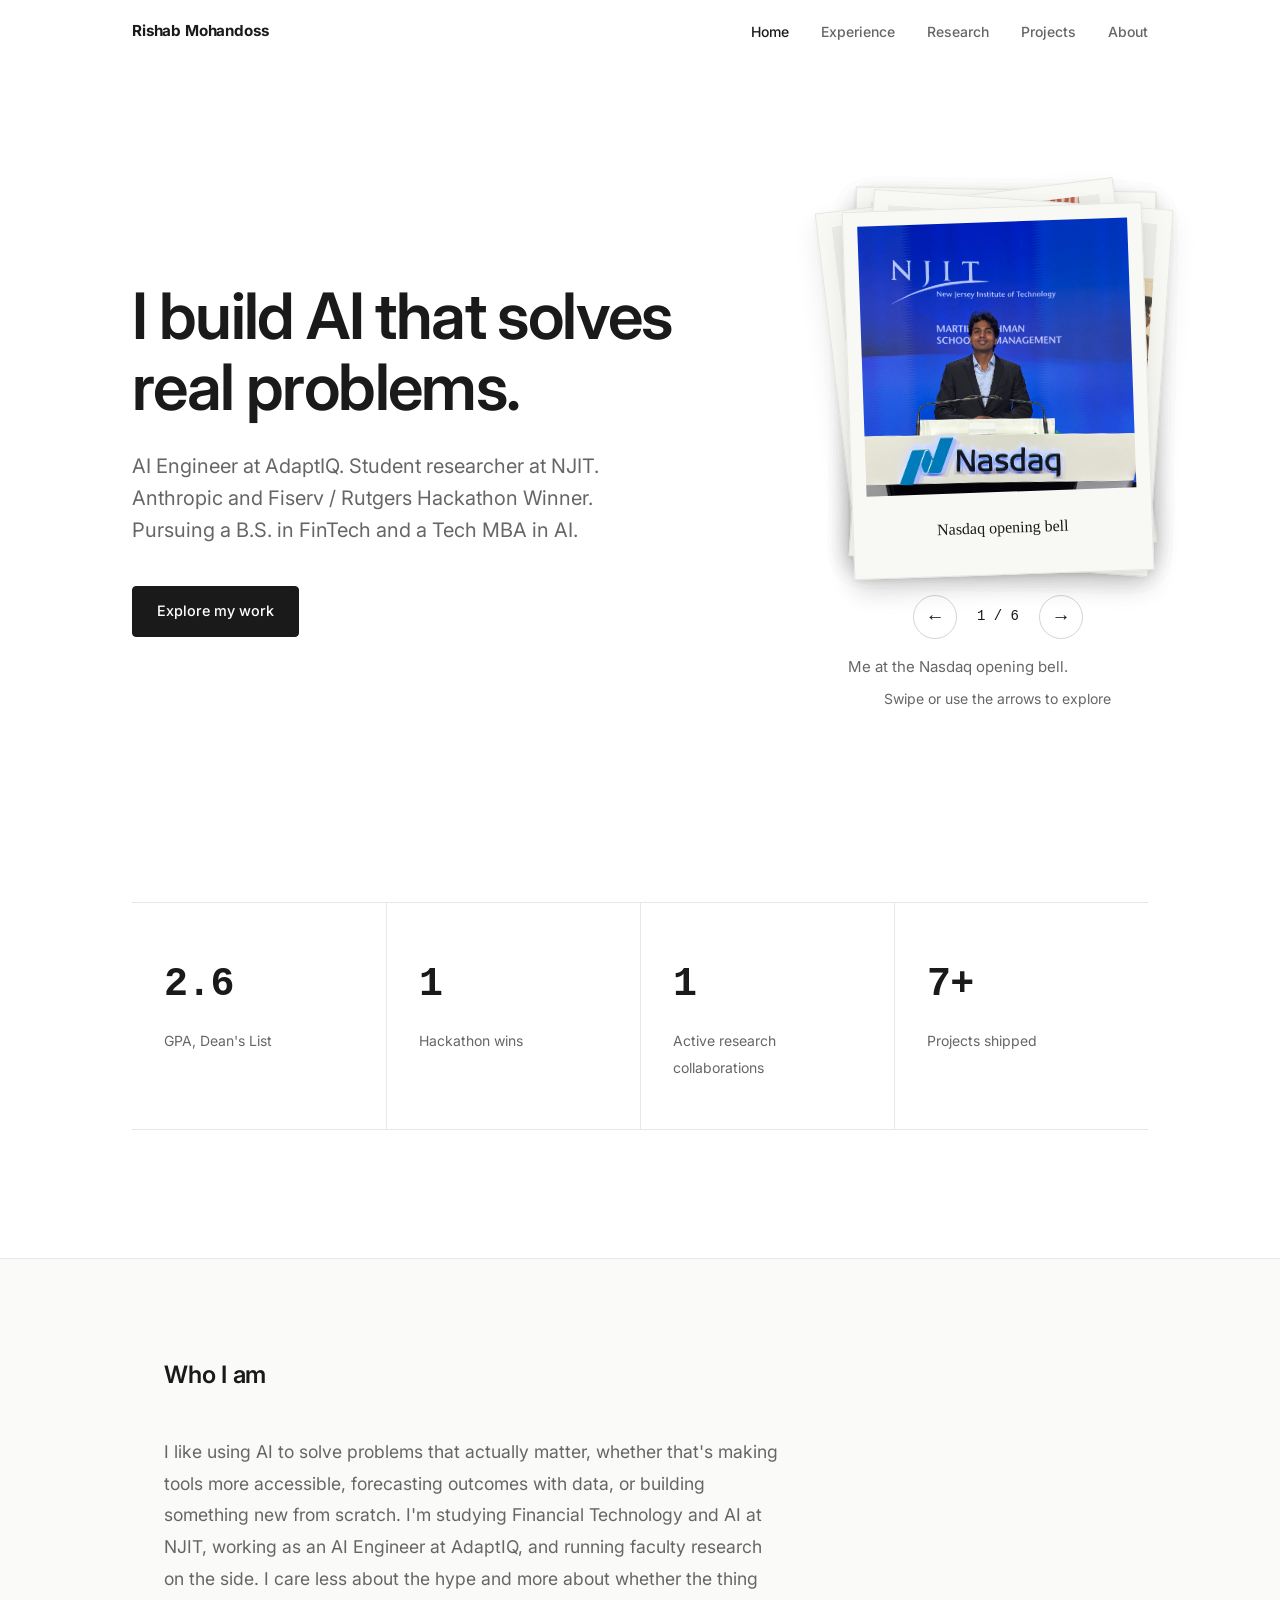
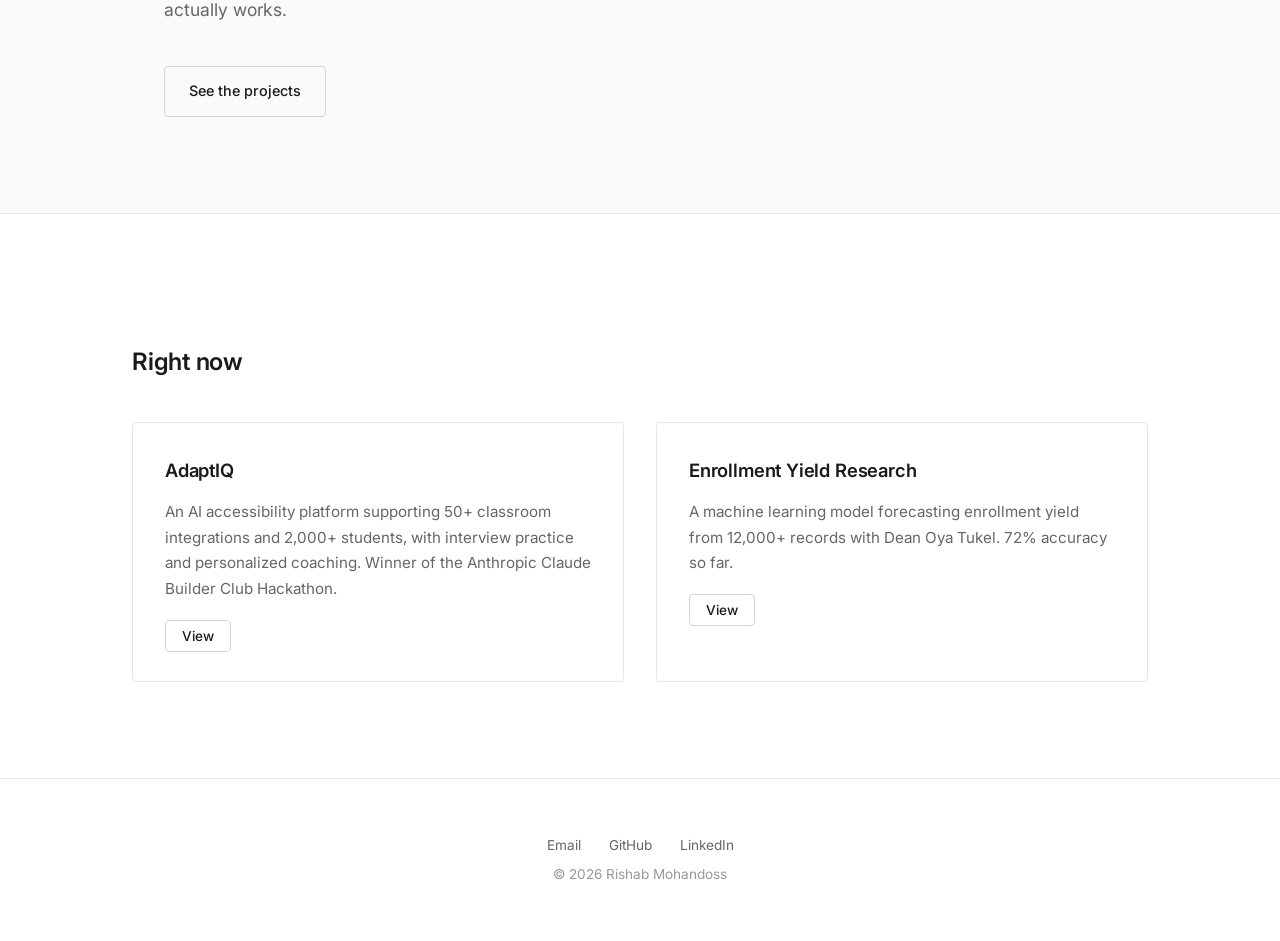
==== commit 5bcc5b5c: "Make Polaroid frames uniform with marker captions and separate descriptions" ====
--- a/index.html
+++ b/index.html
@@ -40,43 +40,51 @@
               <div class="hero-photo-frame">
                 <img src="assets/nasdaq-headshot.jpeg" alt="Rishab Mohandoss at the Nasdaq opening bell" class="hero-photo" draggable="false">
               </div>
-              <figcaption>Me at the Nasdaq opening bell.</figcaption>
+              <figcaption>Nasdaq opening bell</figcaption>
             </figure>
             <figure class="hero-photo-wrap photo-slide" data-position="1" role="group" aria-roledescription="slide" aria-label="2 of 6" aria-hidden="true" inert>
               <div class="hero-photo-frame">
                 <img src="assets/adaptiq-hackathon.png" alt="Rishab and his AdaptIQ team beside a Claude banner" class="moment-photo" draggable="false">
               </div>
-              <figcaption>My team and me after winning Anthropic’s Claude Builder Hackathon with AdaptIQ. <a href="projects.html#adaptiq">Explore AdaptIQ</a></figcaption>
+              <figcaption>AdaptIQ · Hackathon winners</figcaption>
             </figure>
             <figure class="hero-photo-wrap photo-slide" data-position="2" role="group" aria-roledescription="slide" aria-label="3 of 6" aria-hidden="true" inert>
               <div class="hero-photo-frame">
                 <img src="assets/empathy-engine-hackday.png" alt="Rishab and Mayukha celebrating their Rutgers HackDay win" class="moment-photo" draggable="false">
               </div>
-              <figcaption>Mayukha and me after winning Rutgers HackDay, co-sponsored by Google Cloud and Fiserv, with Empathy Engine. <a href="projects.html#empathy-engine">Explore Empathy Engine</a></figcaption>
+              <figcaption>Empathy Engine · Rutgers HackDay</figcaption>
             </figure>
             <figure class="hero-photo-wrap photo-slide" data-position="3" role="group" aria-roledescription="slide" aria-label="4 of 6" aria-hidden="true" inert>
               <div class="hero-photo-frame">
                 <img src="assets/ometa-ai-exploration.png" alt="Rishab and Amogh Karee presenting Ometa*N at NJIT’s AI Exploration Day" class="moment-photo" draggable="false">
               </div>
-              <figcaption>Amogh Karee and me presenting Ometa*N at NJIT’s AI Exploration Day—a code checker we built to flag inefficiencies and security vulnerabilities in AI-generated code. <a href="projects.html#ometa">Explore Ometa*N</a></figcaption>
+              <figcaption>Ometa*N · AI Exploration Day</figcaption>
             </figure>
             <figure class="hero-photo-wrap photo-slide" data-position="4" role="group" aria-roledescription="slide" aria-label="5 of 6" aria-hidden="true" inert>
               <a class="hero-photo-frame photo-image-link" href="projects.html#ether" aria-label="Explore Ether, my personal favorite project">
                 <img src="assets/sunset-tempe.jpg" alt="Sunset in Tempe, Arizona" class="moment-photo" draggable="false">
               </a>
-              <figcaption><strong>Sunset - Tempe, AZ</strong><span class="photo-story">Some feelings live beyond words—in the way chords find each other, or clouds gather in a perfectly imperfect sky. Ether, my personal favorite project, grew from wanting to share what we feel when language falls quiet.</span><a href="projects.html#ether">Explore Ether</a></figcaption>
+              <figcaption>Sunset - Tempe, AZ</figcaption>
             </figure>
             <figure class="hero-photo-wrap photo-slide" data-position="5" role="group" aria-roledescription="slide" aria-label="6 of 6" aria-hidden="true" inert>
               <a class="hero-photo-frame photo-image-link" href="experience.html#riverway" aria-label="Read about the inspiration behind my work at Riverway Technologies">
                 <img src="assets/grandparents.jpg" alt="Rishab with his grandparents" class="moment-photo" draggable="false">
               </a>
-              <figcaption><strong>My grandparents, my inspiration</strong><span class="photo-story">Ordering a meal feels effortless when technology is familiar. For my grandparents, it can be a barrier to getting fed. They inspired my work at Riverway: ordering through a simple message, with tracking that is easy to follow. Accessibility can be the difference between a meal and going hungry.</span><a href="experience.html#riverway">Explore my work at Riverway</a></figcaption>
+              <figcaption>My grandparents & me</figcaption>
             </figure>
           </div>
           <div class="photo-controls">
             <button type="button" class="photo-arrow" data-photo-prev aria-label="Previous photo">←</button>
             <span class="photo-count" aria-live="polite" aria-atomic="true">1 / 6</span>
             <button type="button" class="photo-arrow" data-photo-next aria-label="Next photo">→</button>
+          </div>
+          <div class="photo-descriptions" aria-live="polite" aria-atomic="true">
+            <div class="photo-description">Me at the Nasdaq opening bell.</div>
+            <div class="photo-description" hidden>My team and me after winning Anthropic’s Claude Builder Hackathon with AdaptIQ. <a href="projects.html#adaptiq">Explore AdaptIQ</a></div>
+            <div class="photo-description" hidden>Mayukha and me after winning Rutgers HackDay, co-sponsored by Google Cloud and Fiserv, with Empathy Engine. <a href="projects.html#empathy-engine">Explore Empathy Engine</a></div>
+            <div class="photo-description" hidden>Amogh Karee and me presenting Ometa*N at NJIT’s AI Exploration Day—a code checker we built to flag inefficiencies and security vulnerabilities in AI-generated code. <a href="projects.html#ometa">Explore Ometa*N</a></div>
+            <div class="photo-description" hidden><span>Some feelings live beyond words—in the way chords find each other, or clouds gather in a perfectly imperfect sky. Ether, my personal favorite project, grew from wanting to share what we feel when language falls quiet.</span><a href="projects.html#ether">Explore Ether</a></div>
+            <div class="photo-description" hidden><span>Ordering a meal feels effortless when technology is familiar. For my grandparents, it can be a barrier to getting fed. They inspired my work at Riverway: ordering through a simple message, with tracking that is easy to follow. Accessibility can be the difference between a meal and going hungry.</span><a href="experience.html#riverway">Explore my work at Riverway</a></div>
           </div>
           <p class="photo-hint">Swipe or use the arrows to explore</p>
         </div>
--- a/css/style.css
+++ b/css/style.css
@@ -4,7 +4,7 @@
    One accent: charcoal. Air is design.
    ─────────────────────────────────────────── */
 
-@import url('https://fonts.googleapis.com/css2?family=Inter:wght@400;500;600;700&display=swap');
+@import url('https://fonts.googleapis.com/css2?family=Inter:wght@400;500;600;700&family=Permanent+Marker&display=swap');
 
 :root {
   --bg: #ffffff;
@@ -198,7 +198,7 @@
 /* ── Polaroid photo stack ── */
 .photo-carousel {
   justify-self: end;
-  width: min(340px, 74vw);
+  width: min(300px, 74vw);
   min-width: 0;
 }
 .photo-stack {
@@ -233,9 +233,17 @@
   pointer-events: none;
 }
 .photo-slide figcaption {
-  min-height: 9.5rem;
-  line-height: 1.6;
-  text-align: left;
+  height: 3rem;
+  margin-top: 0.75rem;
+  display: flex;
+  align-items: center;
+  justify-content: center;
+  font-family: 'Permanent Marker', 'Marker Felt', cursive;
+  font-size: 1rem;
+  font-weight: 400;
+  line-height: 1.35;
+  color: var(--text);
+  text-align: center;
 }
 .photo-slide[data-position="4"], .photo-slide[data-position="5"] {
   transform: translate(5px, -18px) rotate(1deg);
@@ -243,8 +251,14 @@
   pointer-events: none;
 }
 .photo-image-link { display: block; }
-.photo-story { display: block; margin-top: 0.5rem; }
-.photo-slide figcaption a {
+.photo-descriptions {
+  margin-top: 1rem;
+  font-size: 0.9375rem;
+  line-height: 1.65;
+  color: var(--text-secondary);
+}
+.photo-description[hidden] { display: none; }
+.photo-description a {
   display: block;
   margin-top: 0.5rem;
   text-underline-offset: 3px;
@@ -260,7 +274,7 @@
   align-items: center;
   justify-content: center;
   gap: 1.25rem;
-  margin-top: 1.75rem;
+  margin-top: 1.25rem;
 }
 .photo-arrow {
   width: 44px;
@@ -614,7 +628,7 @@
     text-align: left;
   }
   .hero-photo-wrap { order: -1; justify-self: start; width: min(280px, 74vw); }
-  .photo-carousel { order: -1; justify-self: center; width: min(340px, 78vw); margin-top: 1.25rem; }
+  .photo-carousel { order: -1; justify-self: center; width: min(280px, 74vw); margin-top: 1.25rem; }
   .photo-slide { width: 100%; }
 
   .stat { padding: 2rem 1.25rem; }
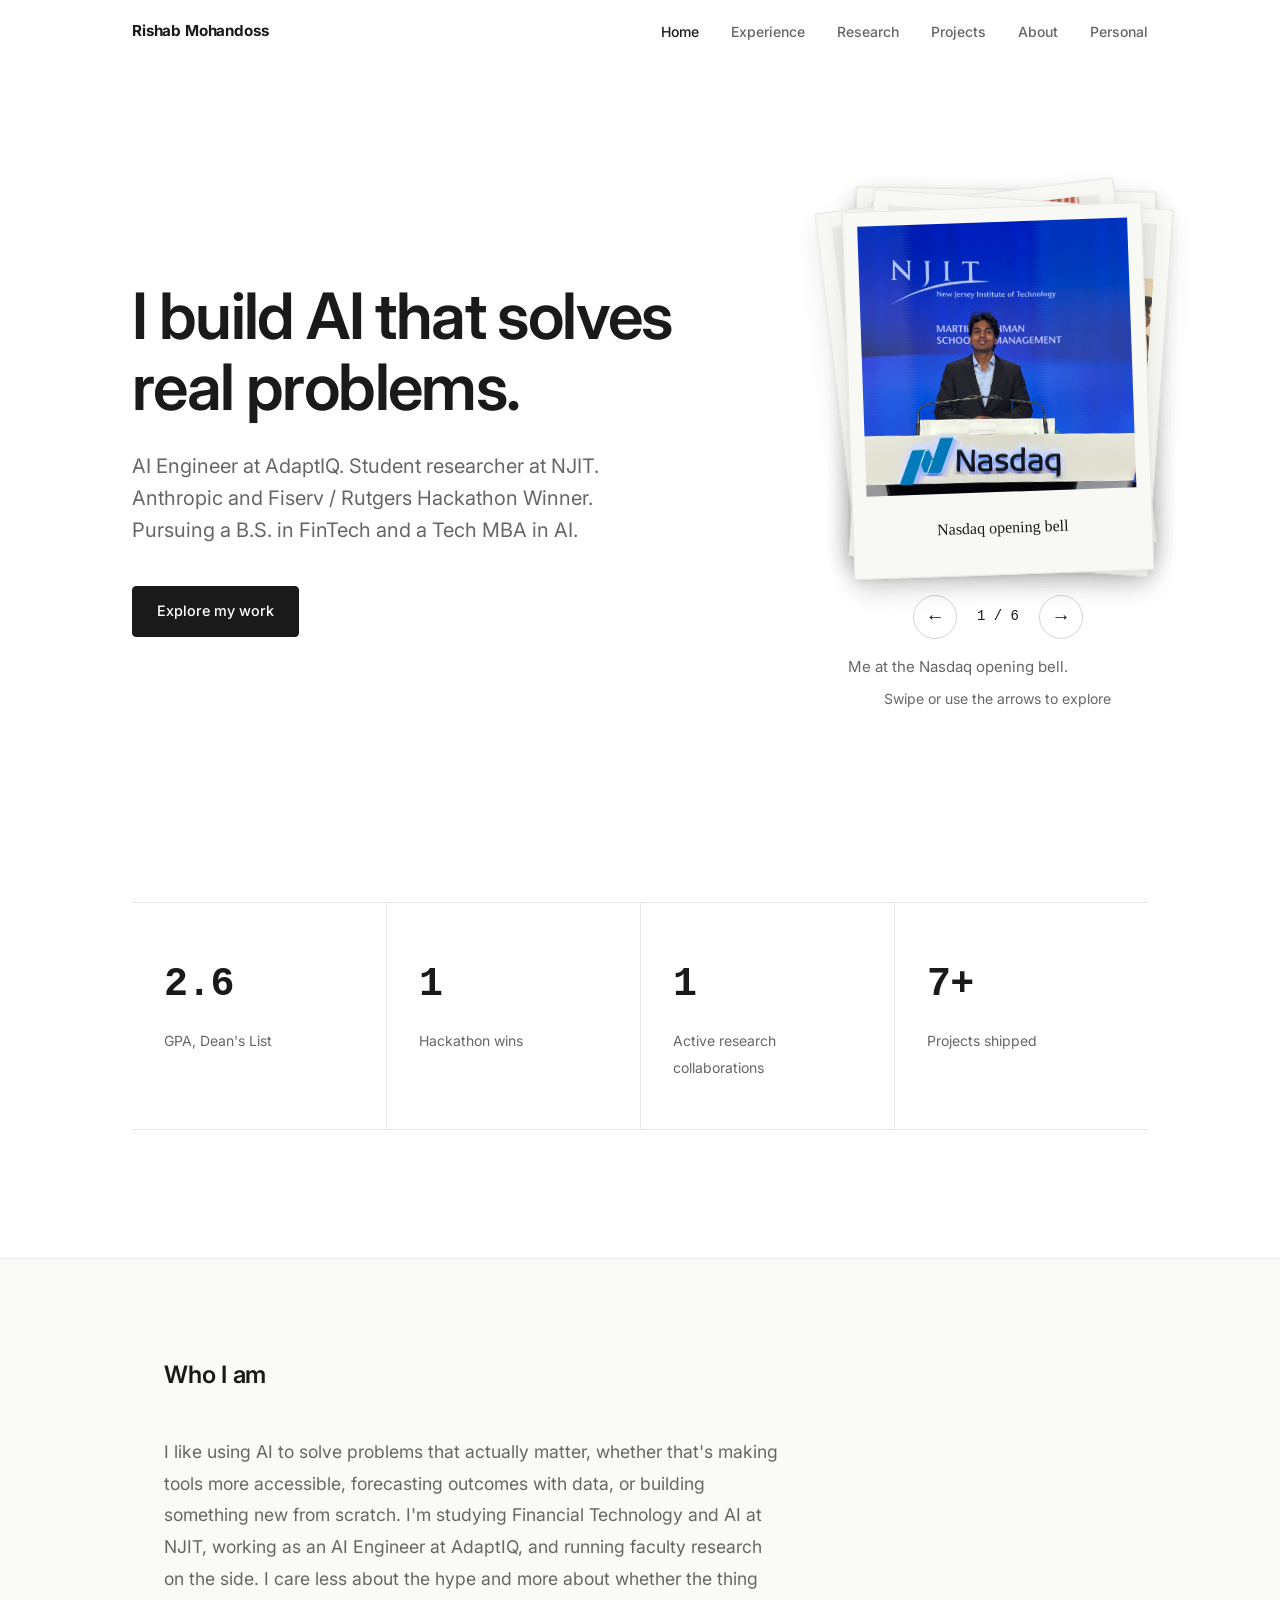
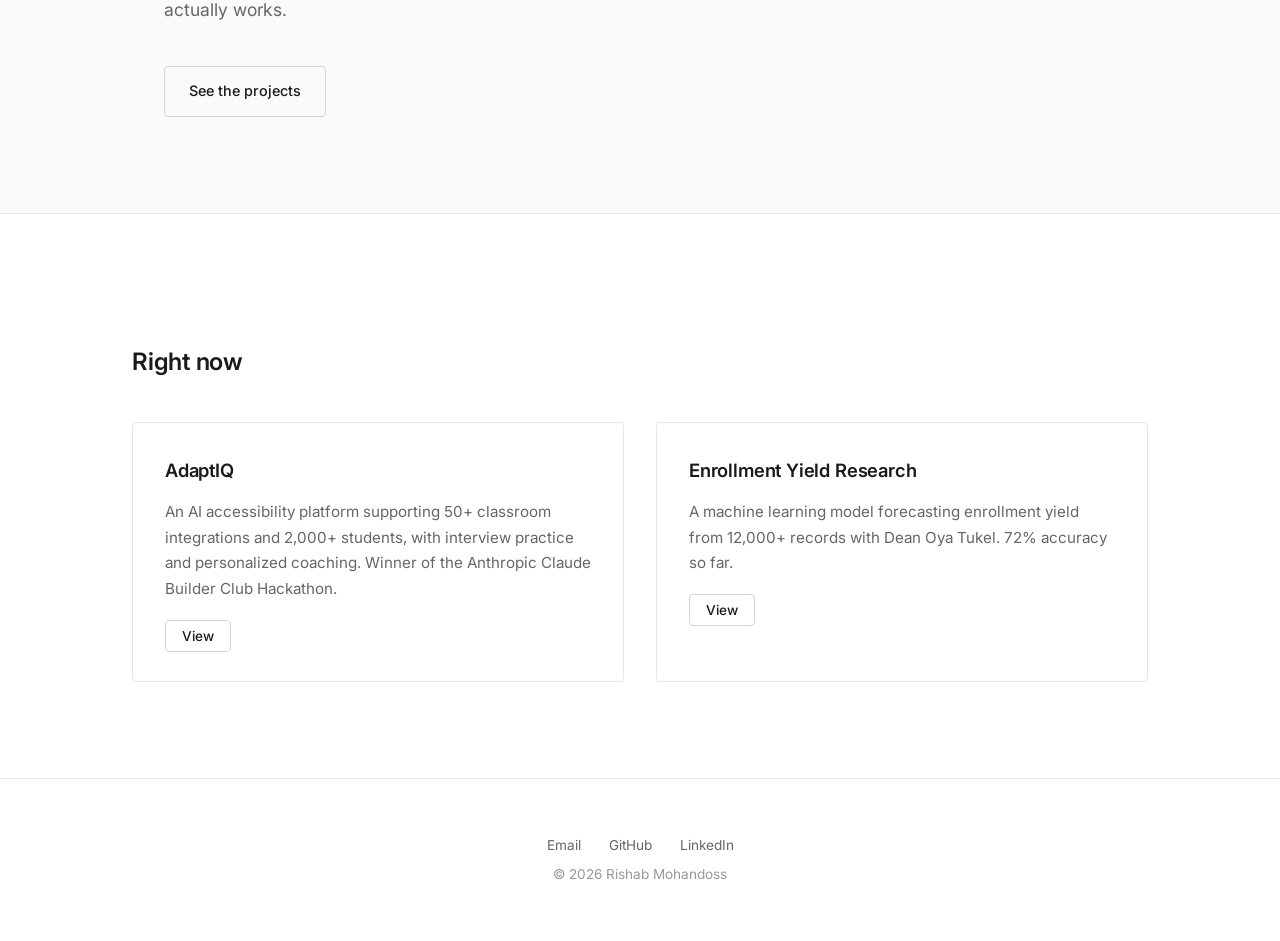
==== commit eb33b662: "Add personal photo and reading page" ====
--- a/index.html
+++ b/index.html
@@ -21,6 +21,7 @@
         <li><a href="research.html">Research</a></li>
         <li><a href="projects.html">Projects</a></li>
         <li><a href="about.html">About</a></li>
+        <li><a href="personal.html">Personal</a></li>
       </ul>
     </nav>
   </header>
--- a/css/style.css
+++ b/css/style.css
@@ -289,6 +289,65 @@
 .photo-arrow:hover { background: var(--bg-soft); border-color: var(--text); }
 .photo-count { font-family: var(--font-mono); font-size: 0.875rem; }
 .photo-hint { margin: 0.5rem 0 0; text-align: center; font-size: 0.875rem; color: var(--text-secondary); }
+
+/* ── Personal page ── */
+.personal-photo-grid {
+  display: grid;
+  grid-template-columns: repeat(3, minmax(0, 1fr));
+  gap: 3rem 2rem;
+  align-items: start;
+}
+.personal-polaroid {
+  width: 100%;
+  justify-self: stretch;
+  transform: rotate(-2deg);
+}
+.personal-polaroid:nth-child(3n + 2) { transform: rotate(2deg); }
+.personal-polaroid:nth-child(3n) { transform: rotate(-1deg); }
+.personal-polaroid figcaption {
+  min-height: 3rem;
+  margin-top: 0.75rem;
+  display: flex;
+  align-items: center;
+  justify-content: center;
+  font-family: 'Permanent Marker', 'Marker Felt', cursive;
+  font-size: 1rem;
+  font-weight: 400;
+  line-height: 1.35;
+  color: var(--text);
+}
+.reading-note {
+  color: var(--text-secondary);
+  margin: -1.5rem 0 2rem;
+}
+.reading-list {
+  display: grid;
+  grid-template-columns: repeat(2, minmax(0, 1fr));
+  gap: 0 2.5rem;
+  list-style: none;
+  padding: 0;
+  margin: 0;
+}
+.reading-list li { border-top: 1px solid var(--border); }
+.reading-list label {
+  display: flex;
+  align-items: flex-start;
+  gap: 0.9rem;
+  padding: 0.9rem 0;
+  cursor: pointer;
+}
+.reading-list input {
+  flex: none;
+  width: 1.1rem;
+  height: 1.1rem;
+  margin: 0.28rem 0 0;
+  accent-color: var(--accent);
+  cursor: pointer;
+}
+.reading-list input:checked + span {
+  color: var(--text-tertiary);
+  text-decoration: line-through;
+}
 h3[id], .timeline-item[id] { scroll-margin-top: 6rem; }
 @media (prefers-reduced-motion: reduce) {
   .photo-slide { transition: none; }
@@ -596,6 +655,7 @@
 
 /* ── Tablet & mobile ── */
 @media (max-width: 900px) {
+  .personal-photo-grid { grid-template-columns: repeat(2, minmax(0, 1fr)); }
   .stats { grid-template-columns: repeat(2, 1fr); }
   .stat:nth-child(3) { border-left: none; }
   .stat:nth-child(n+3) { border-top: 1px solid var(--border); }
@@ -603,6 +663,7 @@
 }
 
 @media (max-width: 768px) {
+  .reading-list { grid-template-columns: 1fr; }
   main { padding: 7rem 1.25rem 4rem; }
   section { margin-bottom: 5rem; }
   .page-intro { margin-bottom: 3.5rem; }
@@ -628,6 +689,7 @@
     text-align: left;
   }
   .hero-photo-wrap { order: -1; justify-self: start; width: min(280px, 74vw); }
+  .personal-polaroid { order: initial; justify-self: stretch; width: 100%; }
   .photo-carousel { order: -1; justify-self: center; width: min(280px, 74vw); margin-top: 1.25rem; }
   .photo-slide { width: 100%; }
 
@@ -647,3 +709,7 @@
 
   .band { padding-top: 4rem; padding-bottom: 4rem; }
 }
+
+@media (max-width: 560px) {
+  .personal-photo-grid { grid-template-columns: 1fr; gap: 2.5rem; max-width: 340px; margin: 0 auto; }
+}
